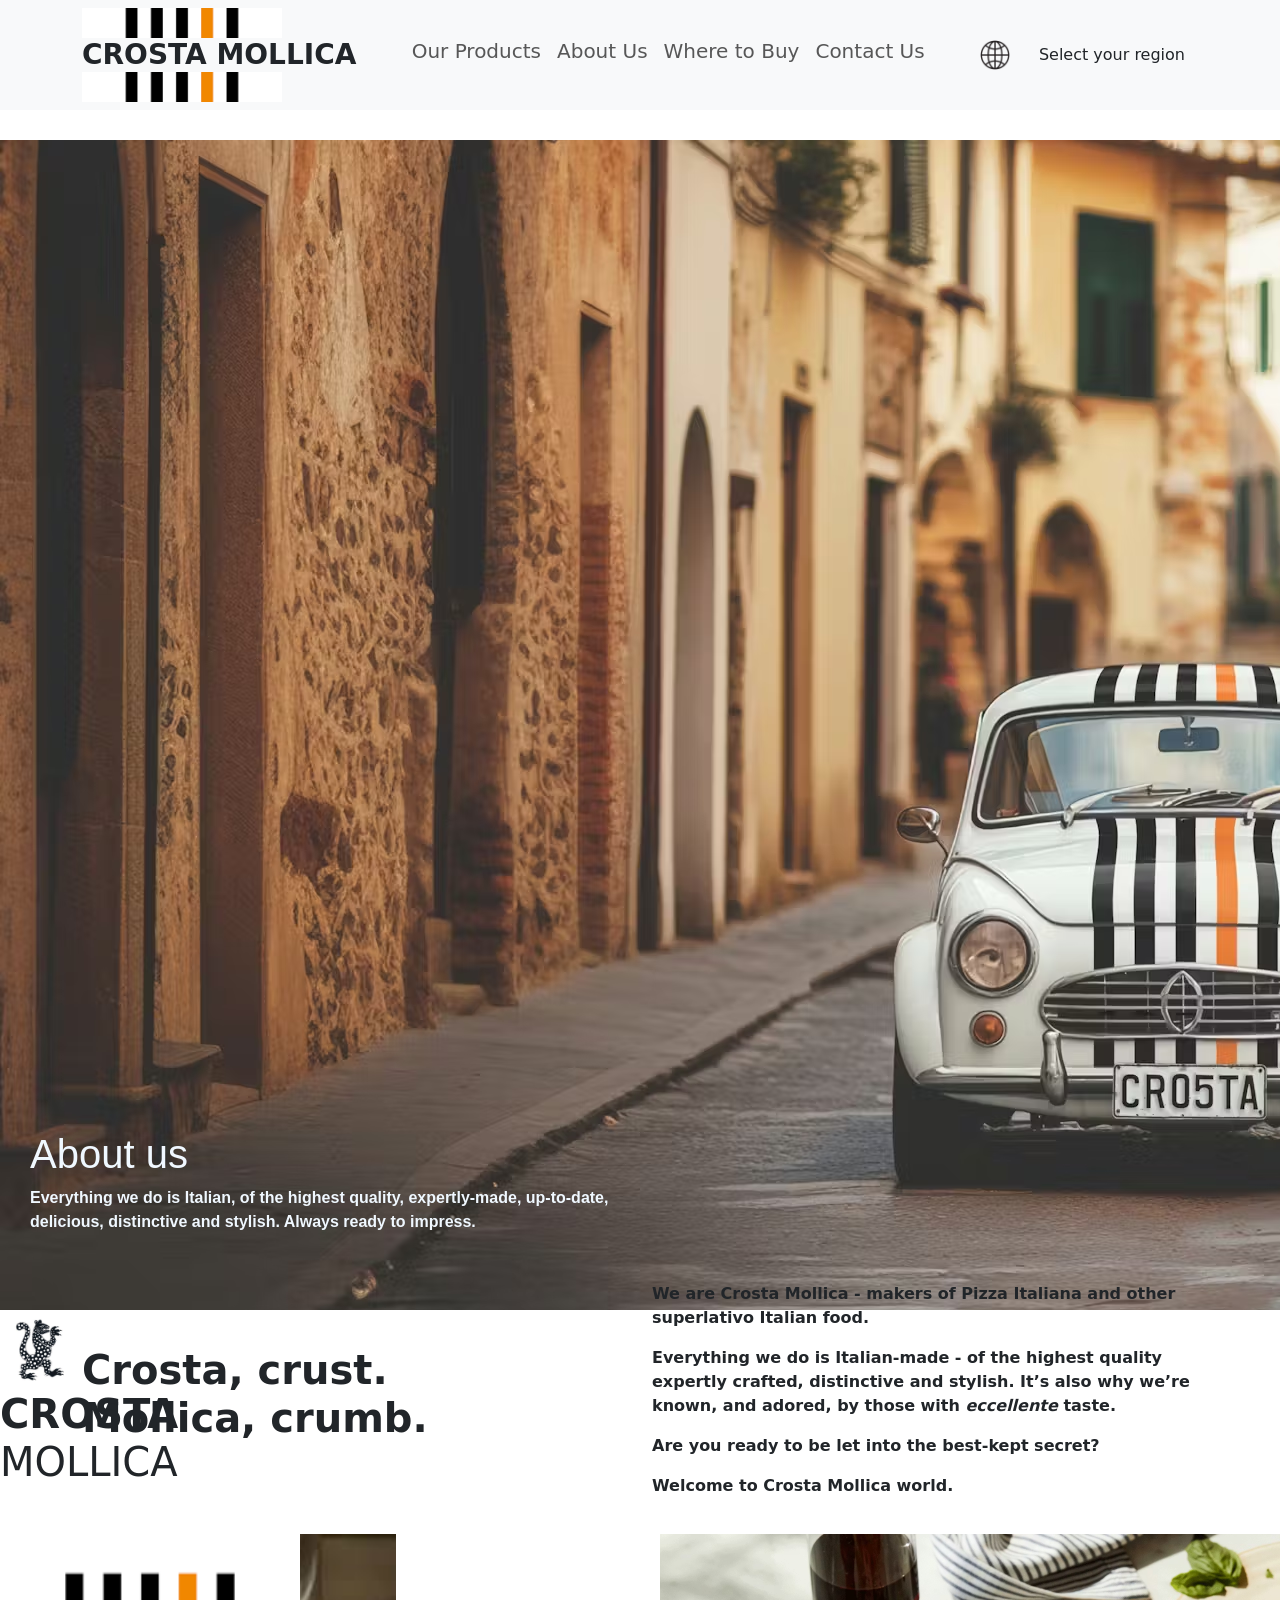
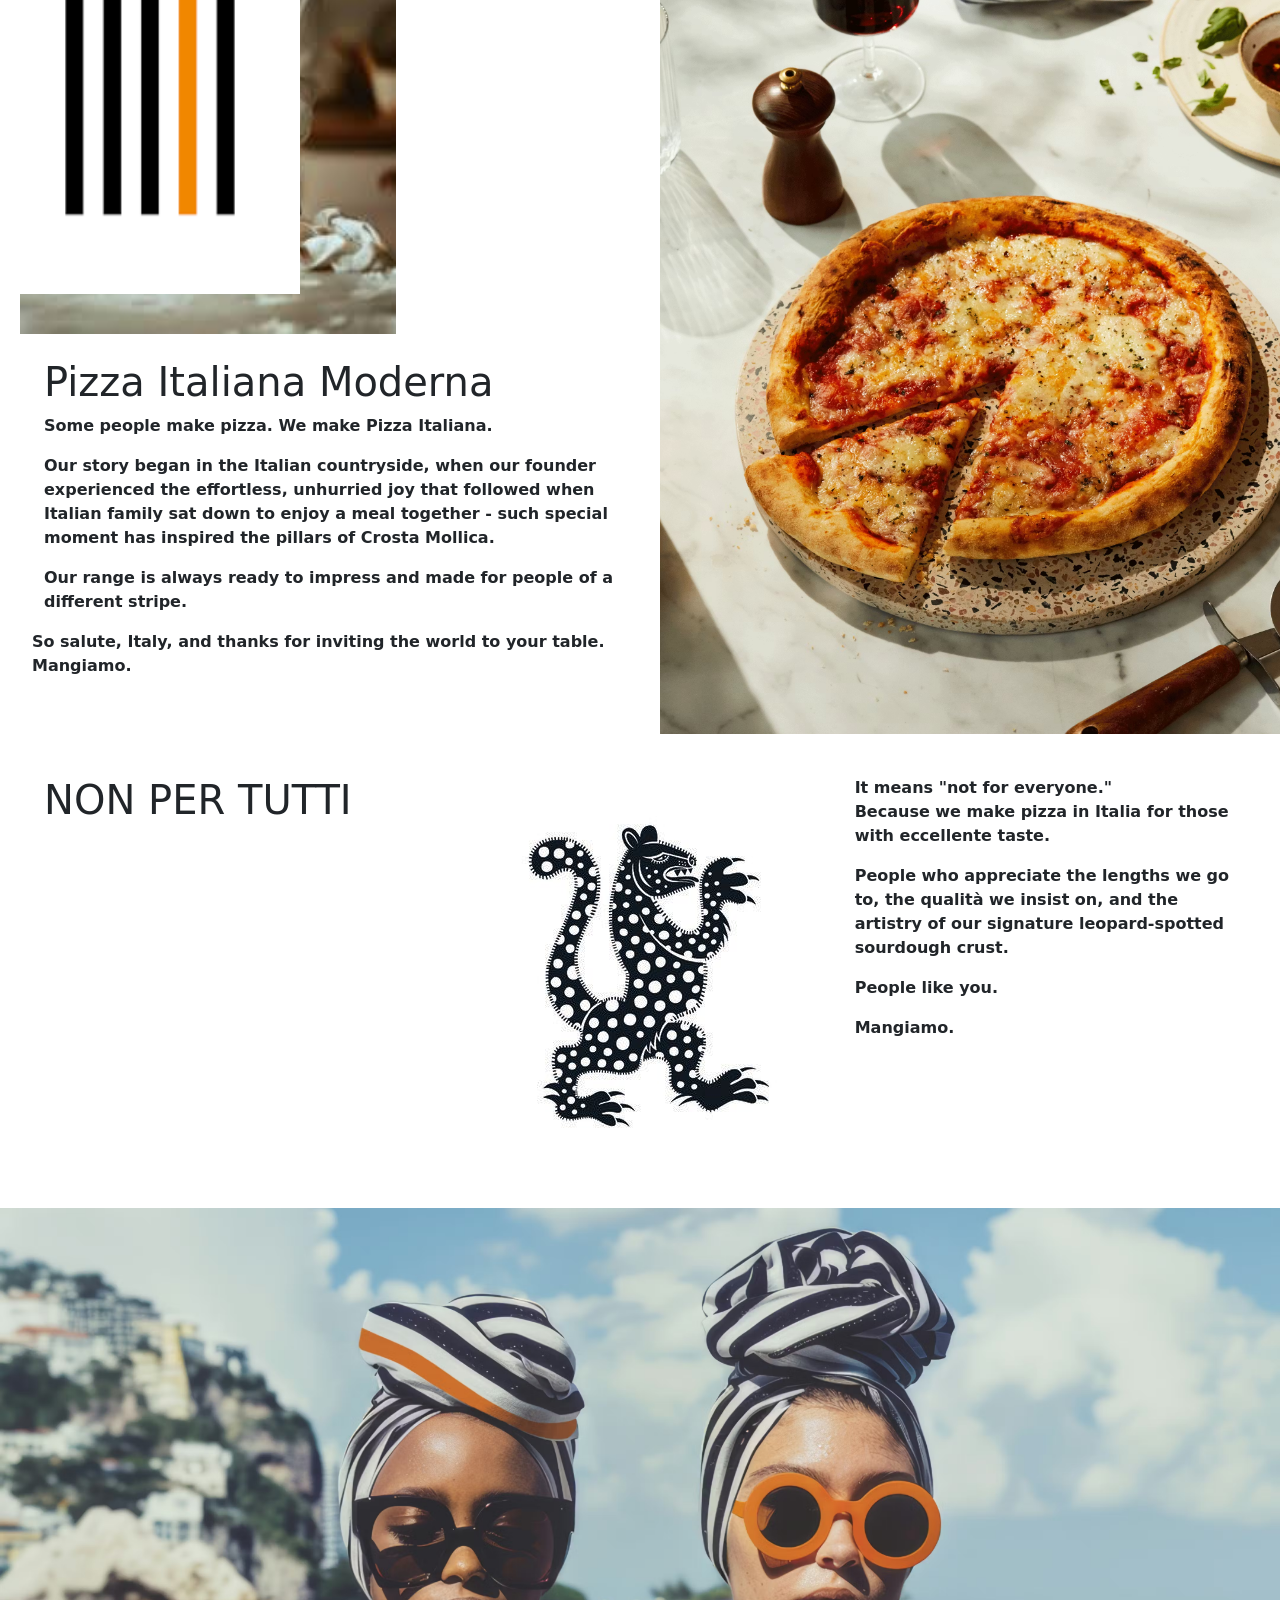
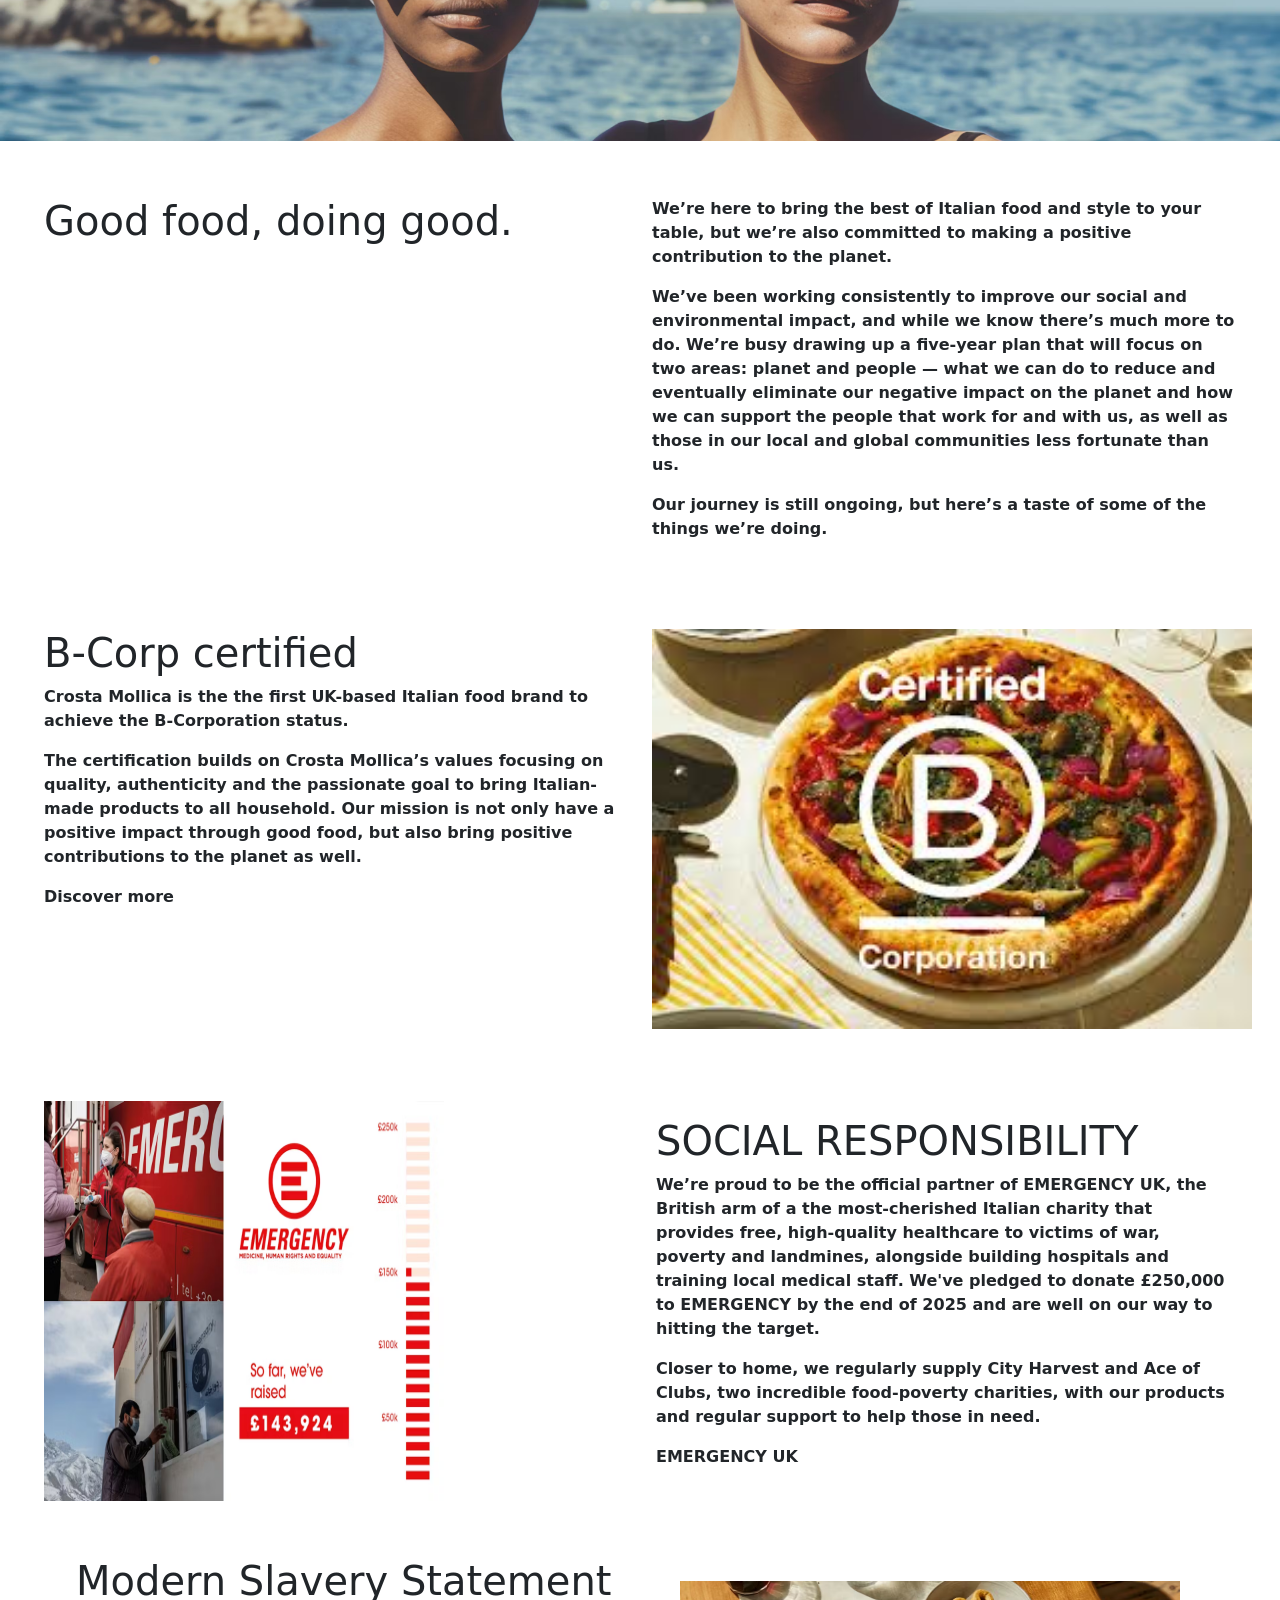
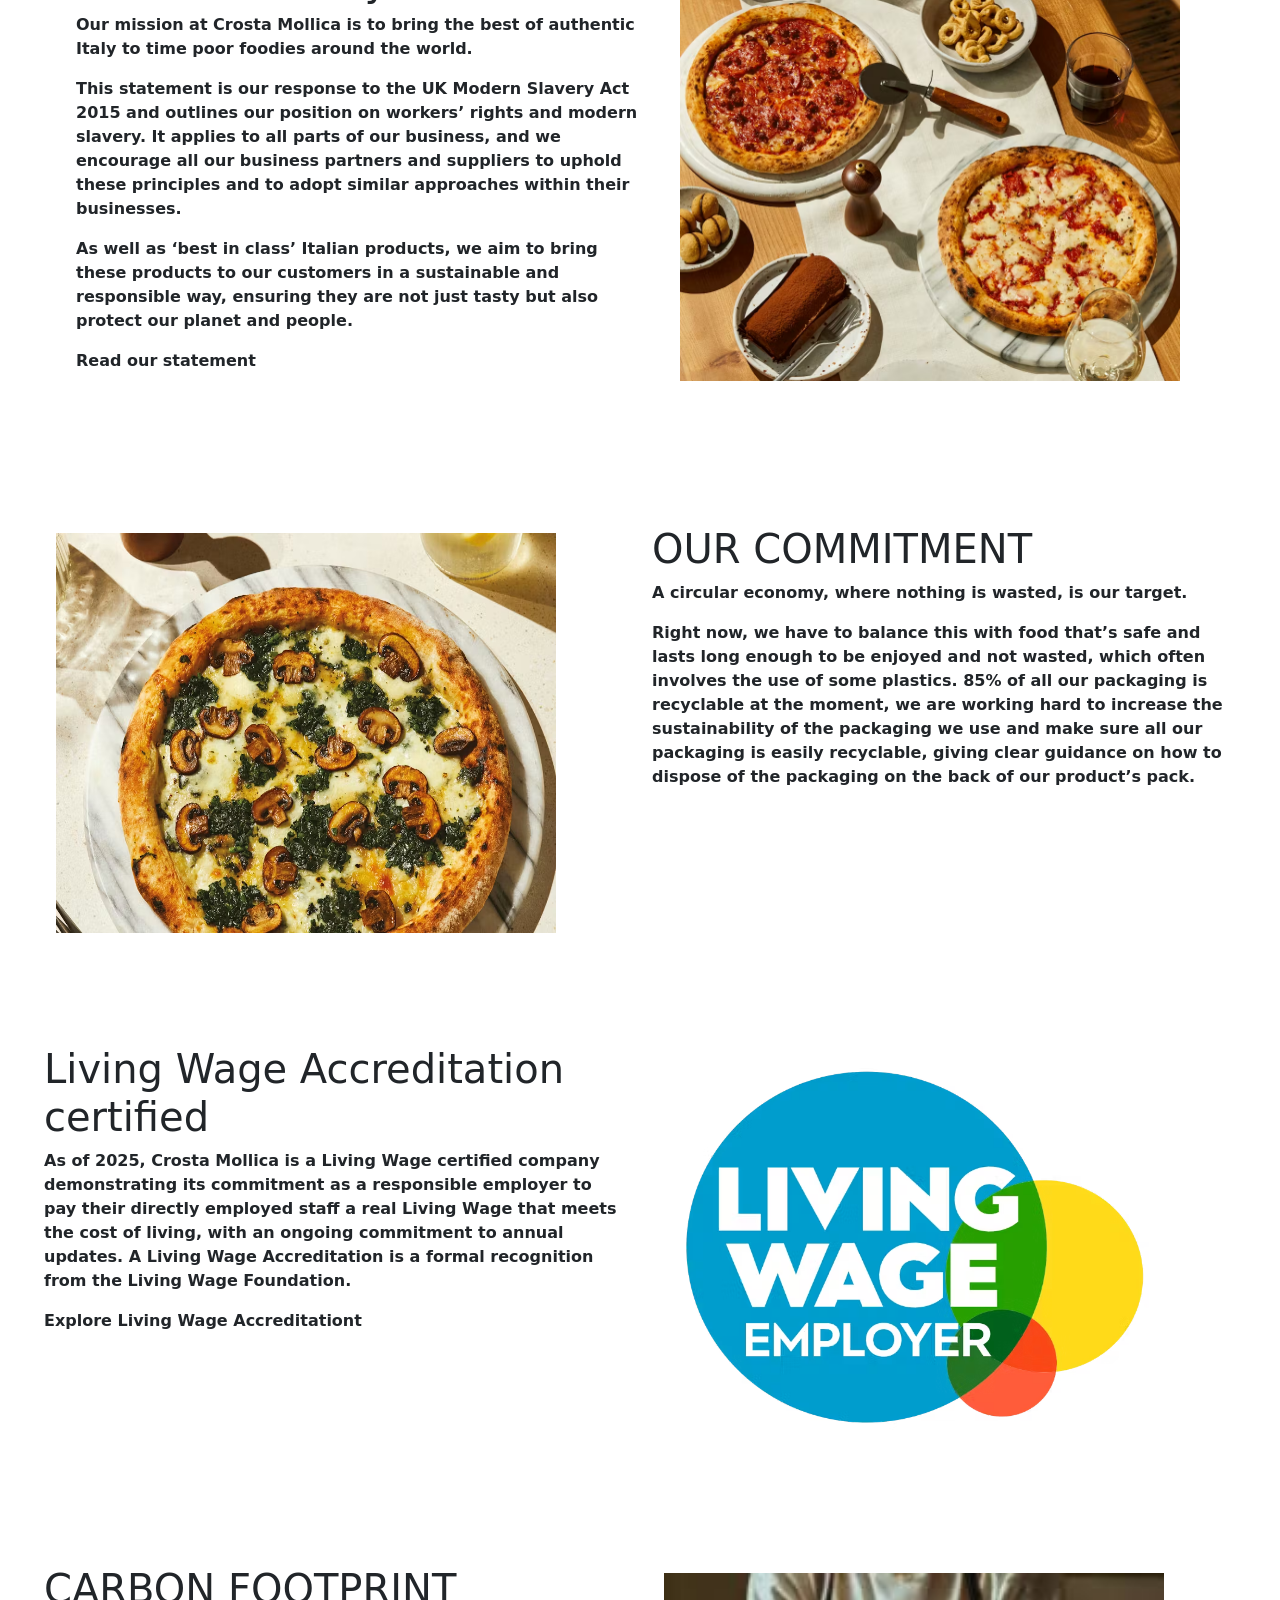
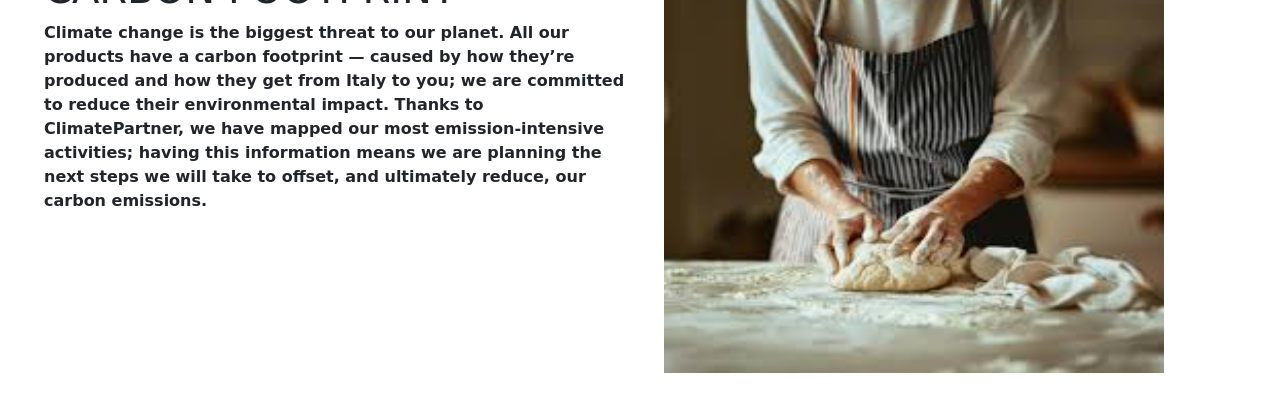
==== index.html @ 95124429 "website" ====
<!DOCTYPE html>
<html lang="en">
<head>
    <meta charset="UTF-8">
    <meta name="viewport" content="width=device-width, initial-scale=1.0">
    <title>Document</title>
    <link rel="stylesheet" href="sytle.css">
    <link href="https://cdn.jsdelivr.net/npm/bootstrap@5.3.8/dist/css/bootstrap.min.css" rel="stylesheet" integrity="sha384-sRIl4kxILFvY47J16cr9ZwB07vP4J8+LH7qKQnuqkuIAvNWLzeN8tE5YBujZqJLB" crossorigin="anonymous">
<script src="https://cdn.jsdelivr.net/npm/bootstrap@5.3.8/dist/js/bootstrap.bundle.min.js" integrity="sha384-FKyoEForCGlyvwx9Hj09JcYn3nv7wiPVlz7YYwJrWVcXK/BmnVDxM+D2scQbITxI" crossorigin="anonymous"></script>
</head>
<body>
 <nav class="navbar navbar-expand-lg bg-body-tertiary g-3">
  <div class="container">

   
<div class=" align-items-center justify-content-center gap-3">

  <img src="image/image 1.png" class="logo-img">

  <h3 class="fw-bold m-0">
    CROSTA MOLLICA
  </h3>

  <img src="image/image 1.png" class="logo-img">

</div>


    <!-- Mobile Button -->
    <button class="navbar-toggler" type="button" data-bs-toggle="collapse"
      data-bs-target="#navbarNav">
      <span class="navbar-toggler-icon"></span>
    </button>

    <!-- Menu -->
    <div class="collapse navbar-collapse justify-content-between" id="navbarNav" >

      <ul class="navbar-nav mx-auto">

        <li class="nav-item">
          <h5>
          <a class="nav-link" href="#">Our Products</a>
          </h5>
        </li>

        <li class="nav-item">
          <h5>
          <a class="nav-link" href="#">About Us</a></h5>
        </li>

        <li class="nav-item">
          <h5>
          <a class="nav-link" href="#">Where to Buy</a>
          </h5>
        </li>

        <li class="nav-item">
          <h5>
          <a class="nav-link" href="#">Contact Us</a>
          </h5>
        </li>

      </ul>

      <!-- Right Side -->
      <div class="d-flex align-items-center gap-3">

        <img src="image/image 2.png" height="30">

        <button class="btn">
          Select your region
        </button>

      </div>

    </div>
  </div>
</nav>
<div class="hero-section">
<div class="text">
 
<h1>About us</h1>
<p>
   <b>
Everything we do is Italian, of the highest quality, expertly-made, up-to-date,
<br> delicious, distinctive and stylish. Always ready to impress.</h5>
</p>

</div>
<div class="container mt-5">
  <div class="row align-items-center">

    <div class="col-lg-6 col-md-6 col-12 text-center text-md-start">
      <h1 class="fw-bold">
        Crosta, crust.<br>
        Mollica, crumb.
      </h1>
    </div>

    <div class="col-lg-6 col-md-6 col-12 mt-4 mt-md-0 text-center text-md-start">
      
        <p>
        We are Crosta Mollica - makers of Pizza Italiana and other superlativo Italian food.
      </p>

      <p>
        Everything we do is Italian-made - of the highest quality expertly crafted,
        distinctive and stylish. It’s also why we’re known, and adored, by those with <i>eccellente </i>taste.
      </p>

      <p>
        Are you ready to be let into the best-kept secret?
      </p>

      <p>
        Welcome to Crosta Mollica world.
      </p>
      
    </div>

  </div>
</div>
<div class="para">
<div class="col-12 col-lg-6 col-md-12 ">
  <div class="row img">
  <img src="image/image 4.jpeg" >
    </div>
  <div class="row p-4"><h1>Pizza Italiana Moderna</h1>
    <p>
 Some people make pizza. We make Pizza Italiana.
</p>
<p>
Our story began in the Italian countryside, when our founder experienced the effortless, unhurried joy that followed when Italian family sat down to enjoy a meal together - such special moment has inspired the pillars of Crosta Mollica.
</p>
<p>
Our range is always ready to impress and made for people of a different stripe.
</p>
    So salute, Italy, and thanks for inviting the world to your table. Mangiamo.</p></div>
</div>

  <div class="col-12 col-lg-6 col-md-12"><img src="image/image 5.avif" alt="" height="800px" width="700x"></div>

</div>

<div class="row m-3 p-3">
  <div class="col-12 col-lg-4 col-md-12 "><h1>NON PER TUTTI</h1></div>
  <div class="col-12 col-lg-4 col-md-12"><img src="image/image 6.jpg" alt=""></div>
  <div class="col-12 col-lg-4 col-md-12">
    It means "not for everyone."
    <p>

Because we make pizza in Italia for those with eccellente taste.

</p>
<p>
People who appreciate the lengths we go to, the qualità we insist on, and the artistry of our signature leopard-spotted sourdough crust.
</p>
<p>
People like you.
</p>
Mangiamo.


  </div>
</div>
<div class="image-wrapper"><img src="image/image 7.avif" alt="" width="100%" height="100%">
<div class=" row overlay-text g-4 m-3 p-3">
  <div class="col-12 col-lg-6 col-md-12"><h1>Good food,
doing good.</h1></div>
<div class="col-12 col-lg-6 col-md-12">
  <p>
  We’re here to bring the best of Italian food and style to your table, but we’re also committed to making a positive contribution to the planet.
  </p>
  <p>

We’ve been working consistently to improve our social and environmental impact, and while we know there’s much more to do. We’re busy drawing up a five-year plan that will focus on two areas: planet and people — what we can do to reduce and eventually eliminate our negative impact on the planet and how we can support the people that work for and with us, as well as those in our local and global communities less fortunate than us.
</p>
<p>
Our journey is still ongoing, but here’s a taste of some of the things we’re doing.
</p>
</div>

</div>
<div class="row m-3 p-3 g-4 ">
  <div class="col-12 col-lg-6 col-md-12"><h1>B-Corp certified</h1>
    <p>
Crosta Mollica is the the first UK-based Italian food brand to achieve the B-Corporation status.
</p>
<p>
The certification builds on Crosta Mollica’s values focusing on quality, authenticity and the passionate goal to bring Italian-made products to all household. Our mission is not only have a positive impact through good food, but also bring positive contributions to the planet as well.
</p>
Discover more</div>
<div class="col-12 col-lg-6 col-md-12"><img src="image/images.jpeg" width="600px" height="400px"></div>
</div>
<div class="row m-3 p-3 g-4 ">
  <div class="col-12 col-lg-6 col-md-12">
    <img src="image/image 9.avif" height="400px" width="400px">
  </div>
  <div class="col-12 col-lg-6 col-md-12 p-3">
   <h1> SOCIAL RESPONSIBILITY</h1>
   <p>
We’re proud to be the official partner of EMERGENCY UK, the British arm of a the most-cherished Italian charity that provides free, high-quality healthcare to victims of war, poverty and landmines, alongside building hospitals and training local medical staff. We've pledged to donate £250,000 to EMERGENCY by the end of 2025 and are well on our way to hitting the target.
</p>
<p>
Closer to home, we regularly supply City Harvest and Ace of Clubs, two incredible food-poverty charities, with our products and regular support to help those in need.
</p>
EMERGENCY UK
  </div>
  <div class="row m-3 p-3 g-4">
    <div class="col-12 col-lg-6 col-md-12 "><h1>Modern Slavery Statement</h1>
      <p>
Our mission at Crosta Mollica is to bring the best of authentic Italy to time poor foodies around the world.
</p>
<p>
This statement is our response to the UK Modern Slavery Act 2015 and outlines our position on workers’ rights and modern slavery. It applies to all parts of our business, and we encourage all our business partners and suppliers to uphold these principles and to adopt similar approaches within their businesses.
</p>
<p>
As well as ‘best in class’ Italian products, we aim to bring these products to our customers in a sustainable and responsible way, ensuring they are not just tasty but also protect our planet and people.
</p>
Read our statement</div>
<div class="col-12 col-lg-6 col-md-12 p-4"><img src="image/image 10.avif" alt="" height="400px" width="500px"></div>
  </div>

</div>
  <div class="row m-3 p-3 g-4">
    <div class="col-12 col-lg-6 col-md-12 p-4"><img src="image/image 11.avif" alt="" height="400px" width="500px"></div>
    <div class="col-12 col-lg-6 col-md-12 ">
      <p>
<h1>OUR COMMITMENT</h1>
<p>
A circular economy, where nothing is wasted, is our target.
</p>
Right now, we have to balance this with food that’s safe and lasts long enough to be enjoyed and not wasted, which often involves the use of some plastics. 85% of all our packaging is recyclable at the moment, we are working hard to increase the sustainability of the packaging we use and make sure all our packaging is easily recyclable, giving clear guidance on how to dispose of the packaging on the back of our product’s pack.</div>

  </div>

</div>
  <div class="row m-3 p-3 g-4">
    <div class="col-12 col-lg-6 col-md-12 ">
      <p>
        <h1>
Living Wage Accreditation certified
</h1>
<p>
As of 2025, Crosta Mollica is a Living Wage certified company demonstrating its commitment as a responsible employer to pay their directly employed staff a real Living Wage that meets the cost of living, with an ongoing commitment to annual updates. A Living Wage Accreditation is a formal recognition from the Living Wage Foundation.
</p>
Explore Living Wage Accreditationt</div>
<div class="col-12 col-lg-6 col-md-12 p-4"><img src="image/image 12.avif" alt="" height="400px" width="500px"></div>
  </div>
    <div class="row m-3 p-3 g-4">
    <div class="col-12 col-lg-6 col-md-12 ">
      <p>
        <h1>
CARBON FOOTPRINT
</h1>
Climate change is the biggest threat to our planet. All our products have a carbon footprint — caused by how they’re produced and how they get from Italy to you; we are committed to reduce their environmental impact. Thanks to ClimatePartner, we have mapped our most emission-intensive activities; having this information means we are planning the next steps we will take to offset, and ultimately reduce, our carbon emissions.</div>
<div class="col-12 col-lg-6 col-md-12 p-4"><img src="image/image 4.jpeg" alt="" height="400px" width="500px"></div>
  </div>

</div>
</div>

<div class="icon-1">
  <img src="image/image 6.jpg" alt="" height="80px" width="80px">
  <h1> <b>CROSTA </b>
    <br>MOLLICA</h1>
    <img src="image/image 1.png" alt="" height="400px" width="300px">
</div>




</body>
</html>
---- sytle.css ----
*{
    margin: 0;
    padding: 0;
    box-sizing: border-box;
} 
.logo-img{
    height:30px;
    width:200px;
    object-fit:cover;
}
.btn{
  border: none;
}

.hero-section{
  background: url(image/image\ 3.avif);
  height: 130vh;
  width: auto;

}
.text{
  color: aliceblue;
  padding-top: 110vh;
  margin: 30px;
  font-family: Arial, Helvetica, sans-serif;
}
.row-1{
  display: flex;
 
  margin: 10px;
  padding: 10px;
}
.img{
  
  width: 400px; 
  height: 400px;  
  object-fit: contain; 

}
.para{
  display: flex;
  margin: 10px;
  padding: 10px;
  gap: 20px;
}
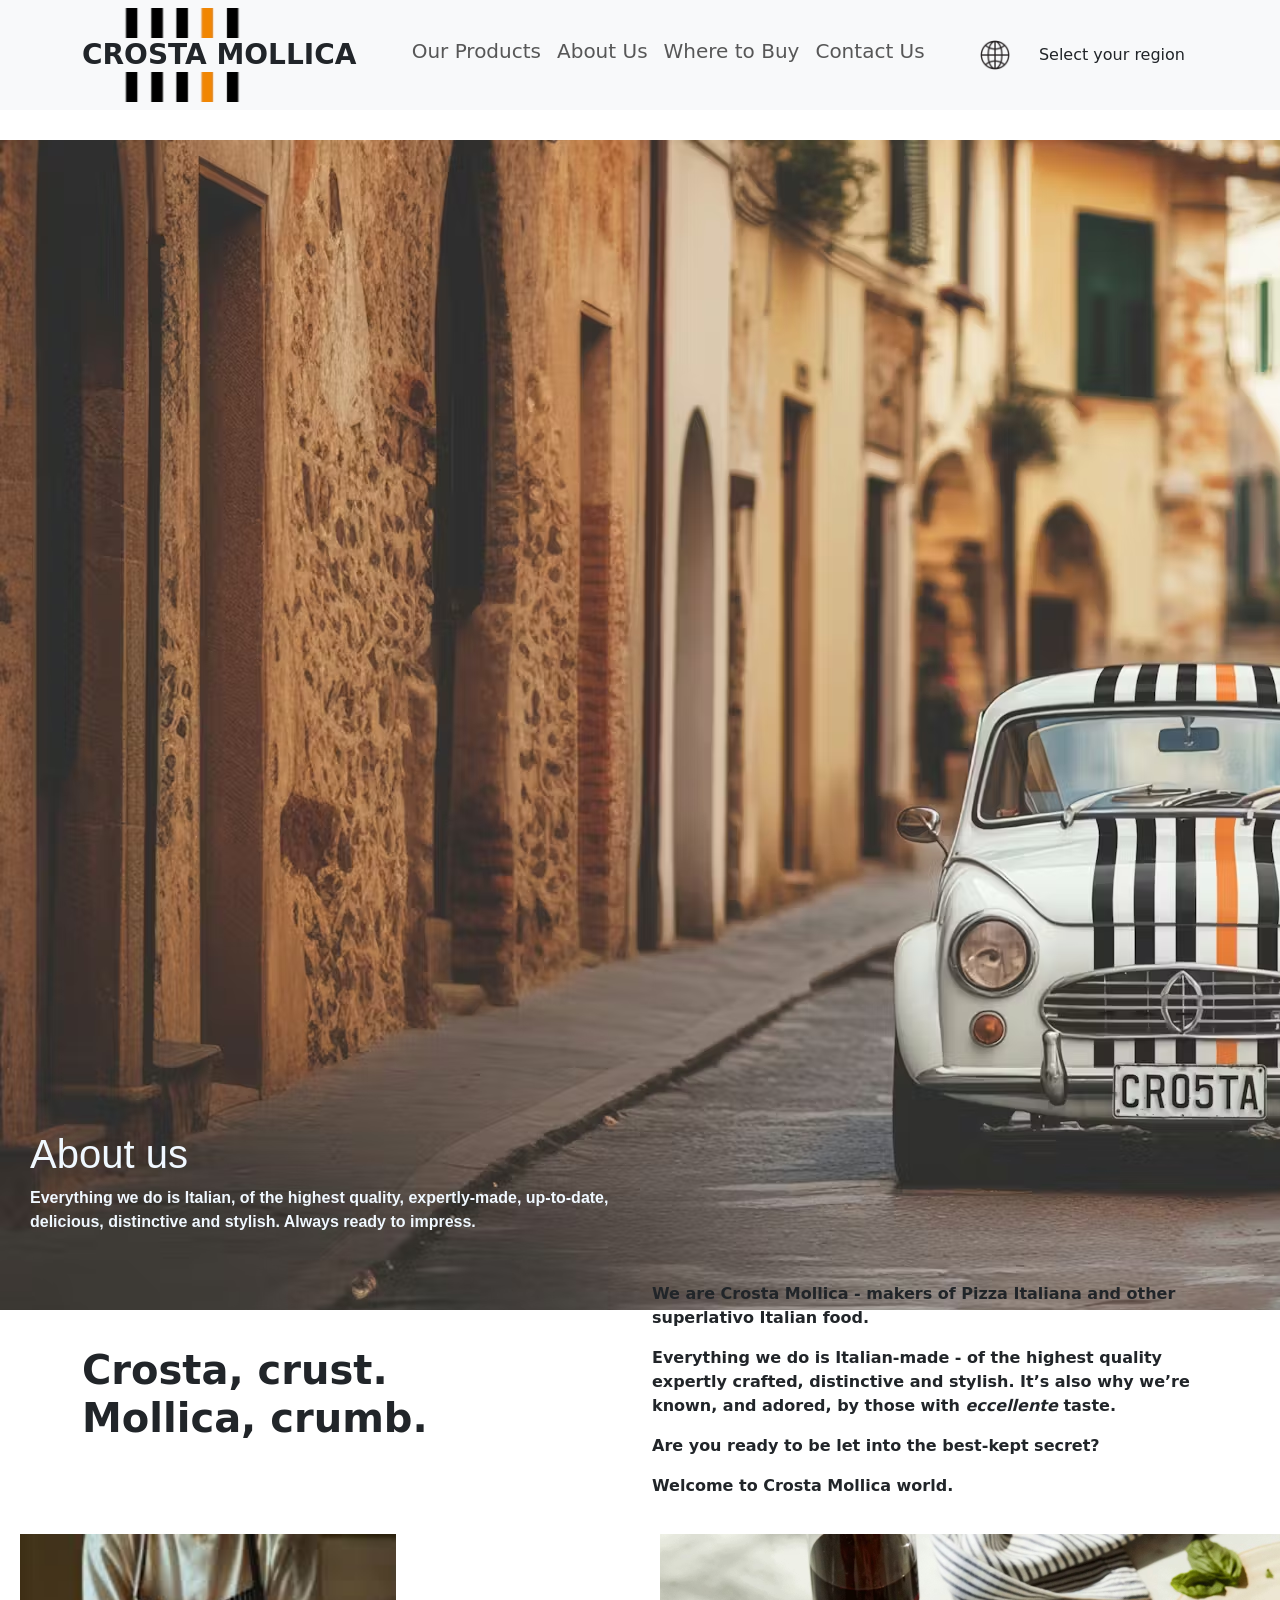
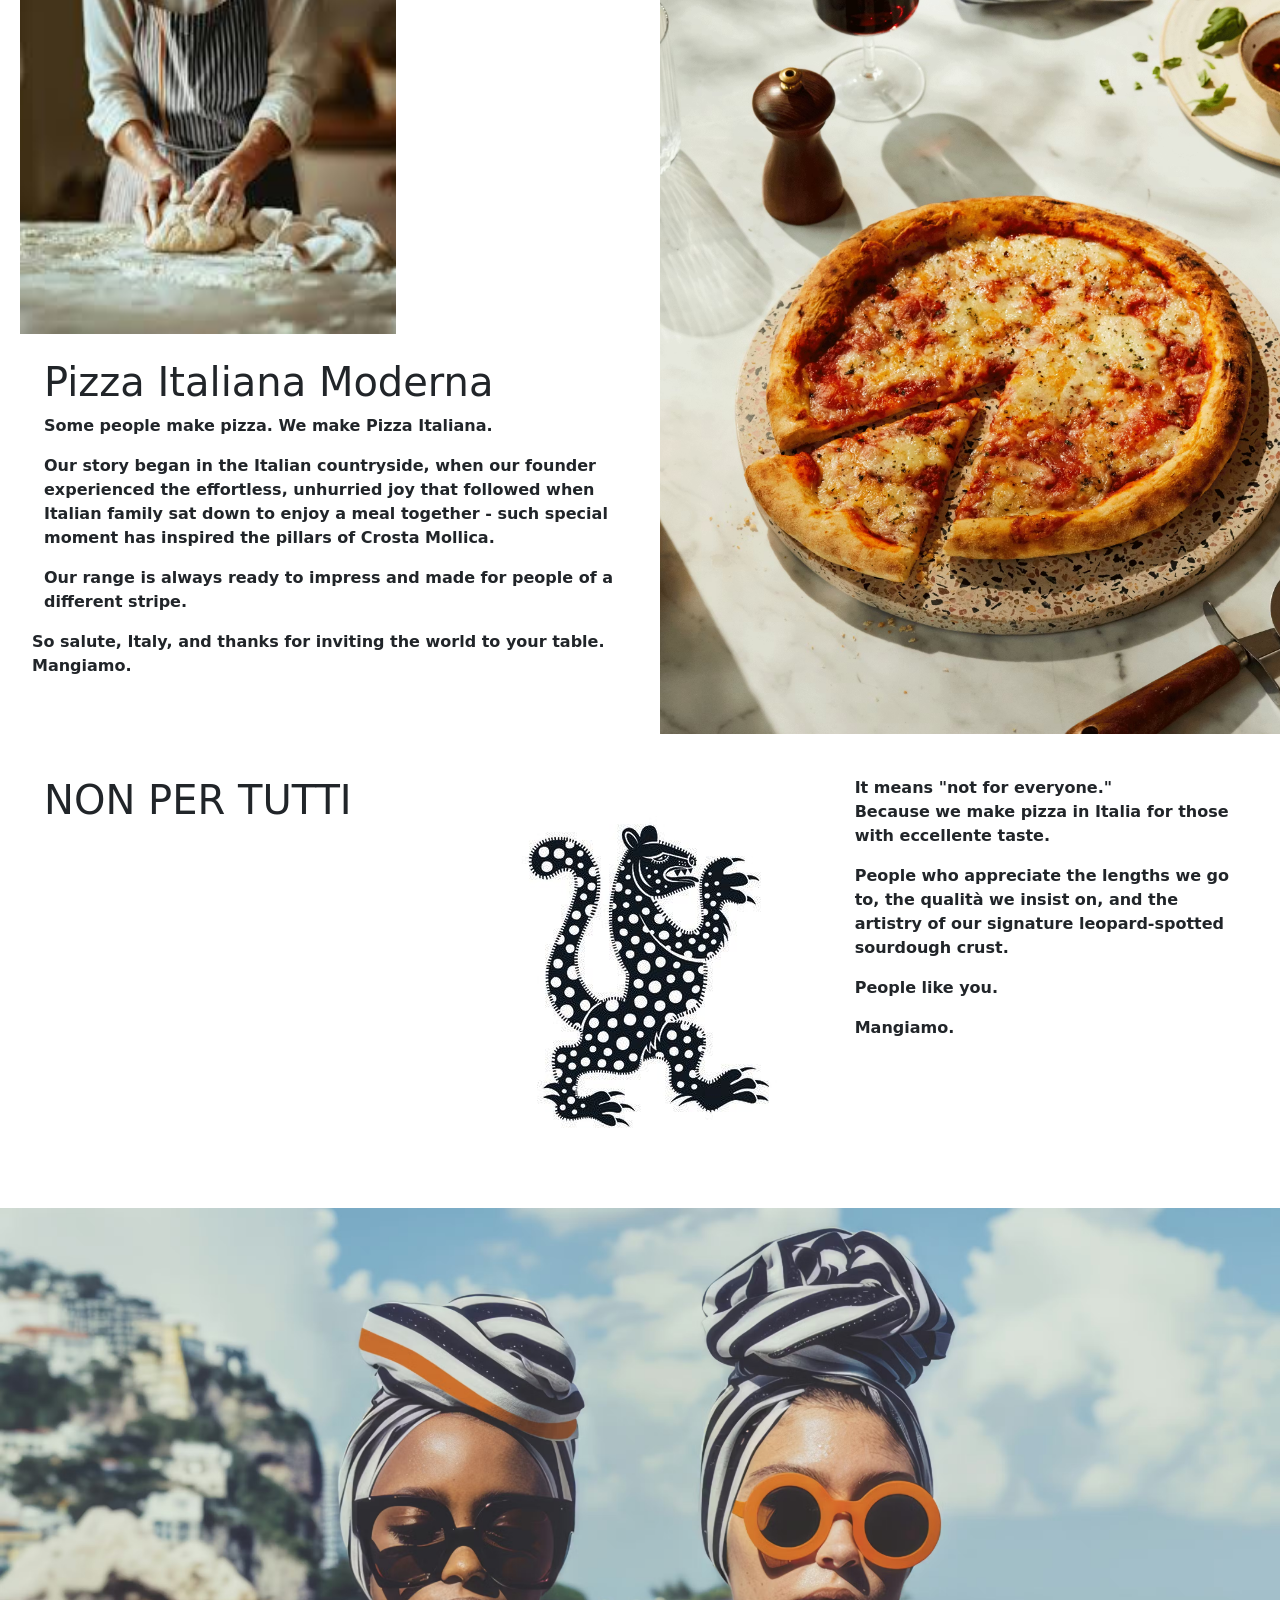
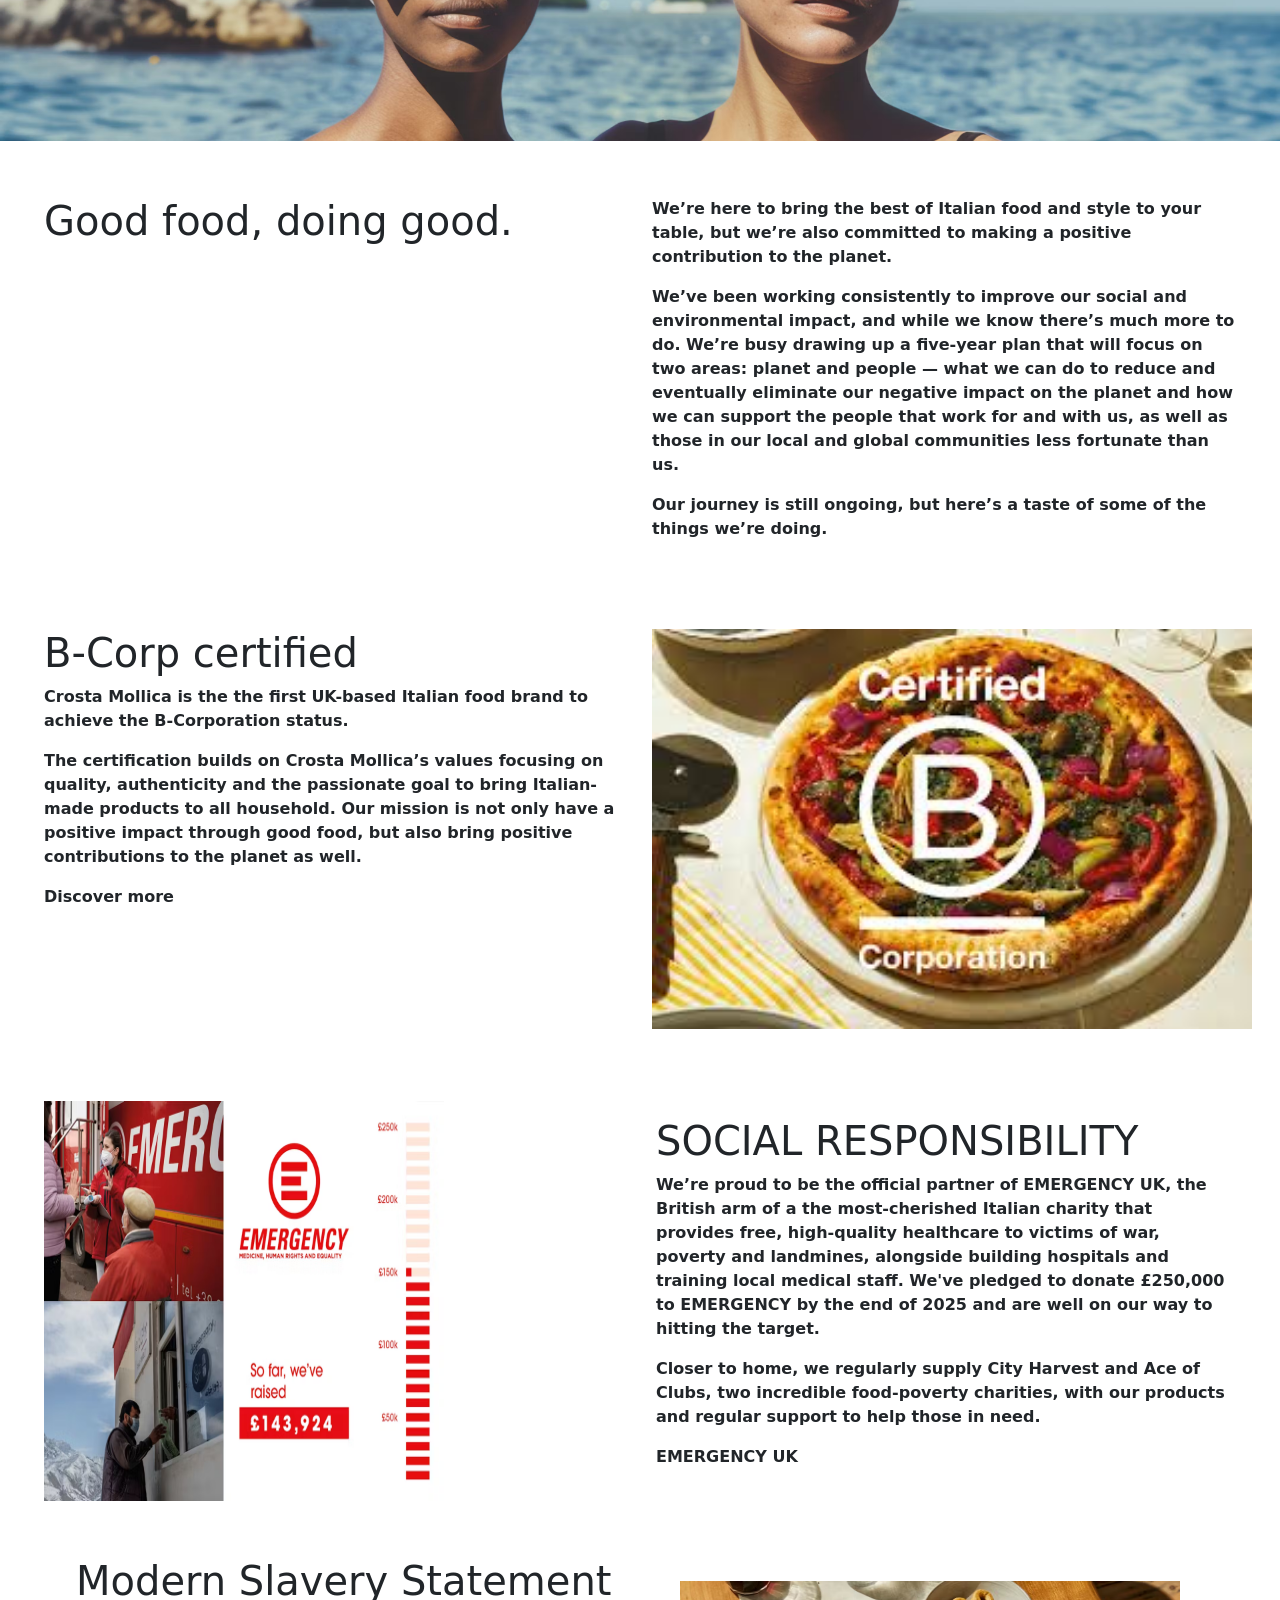
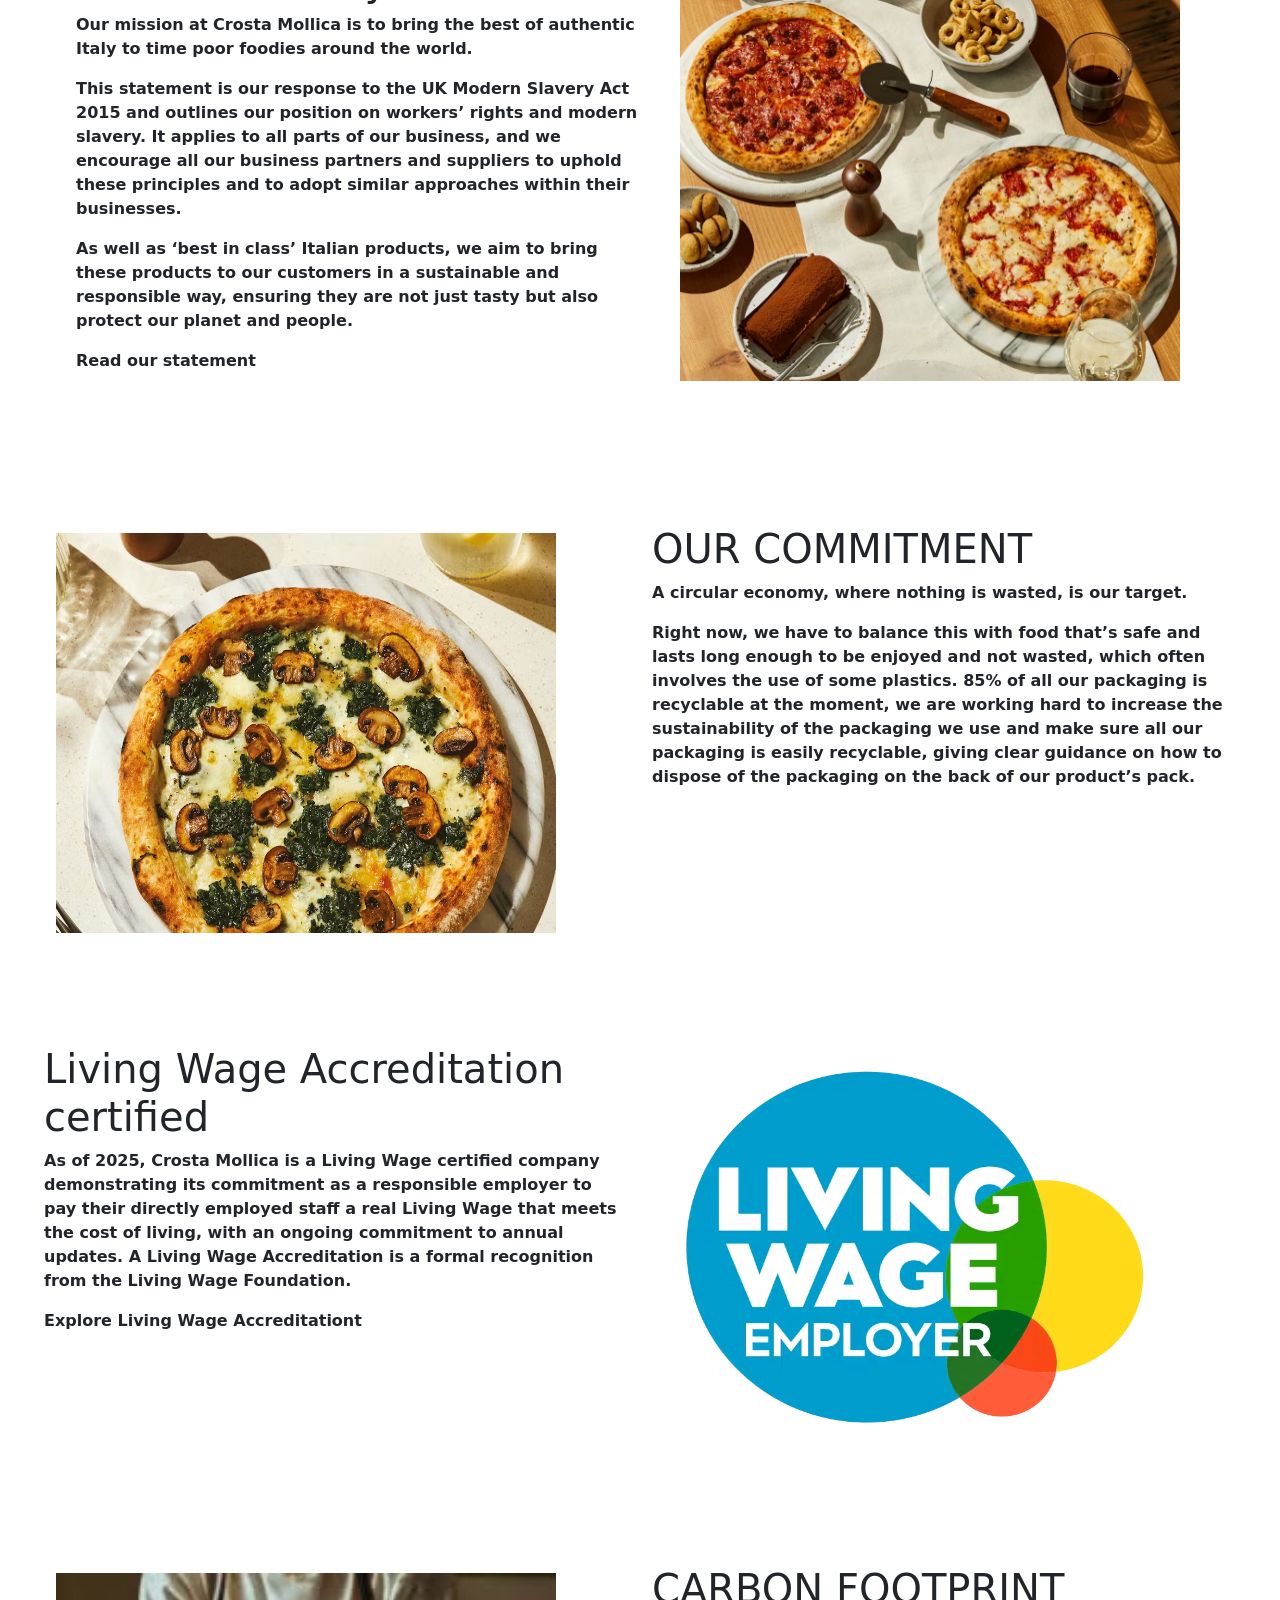
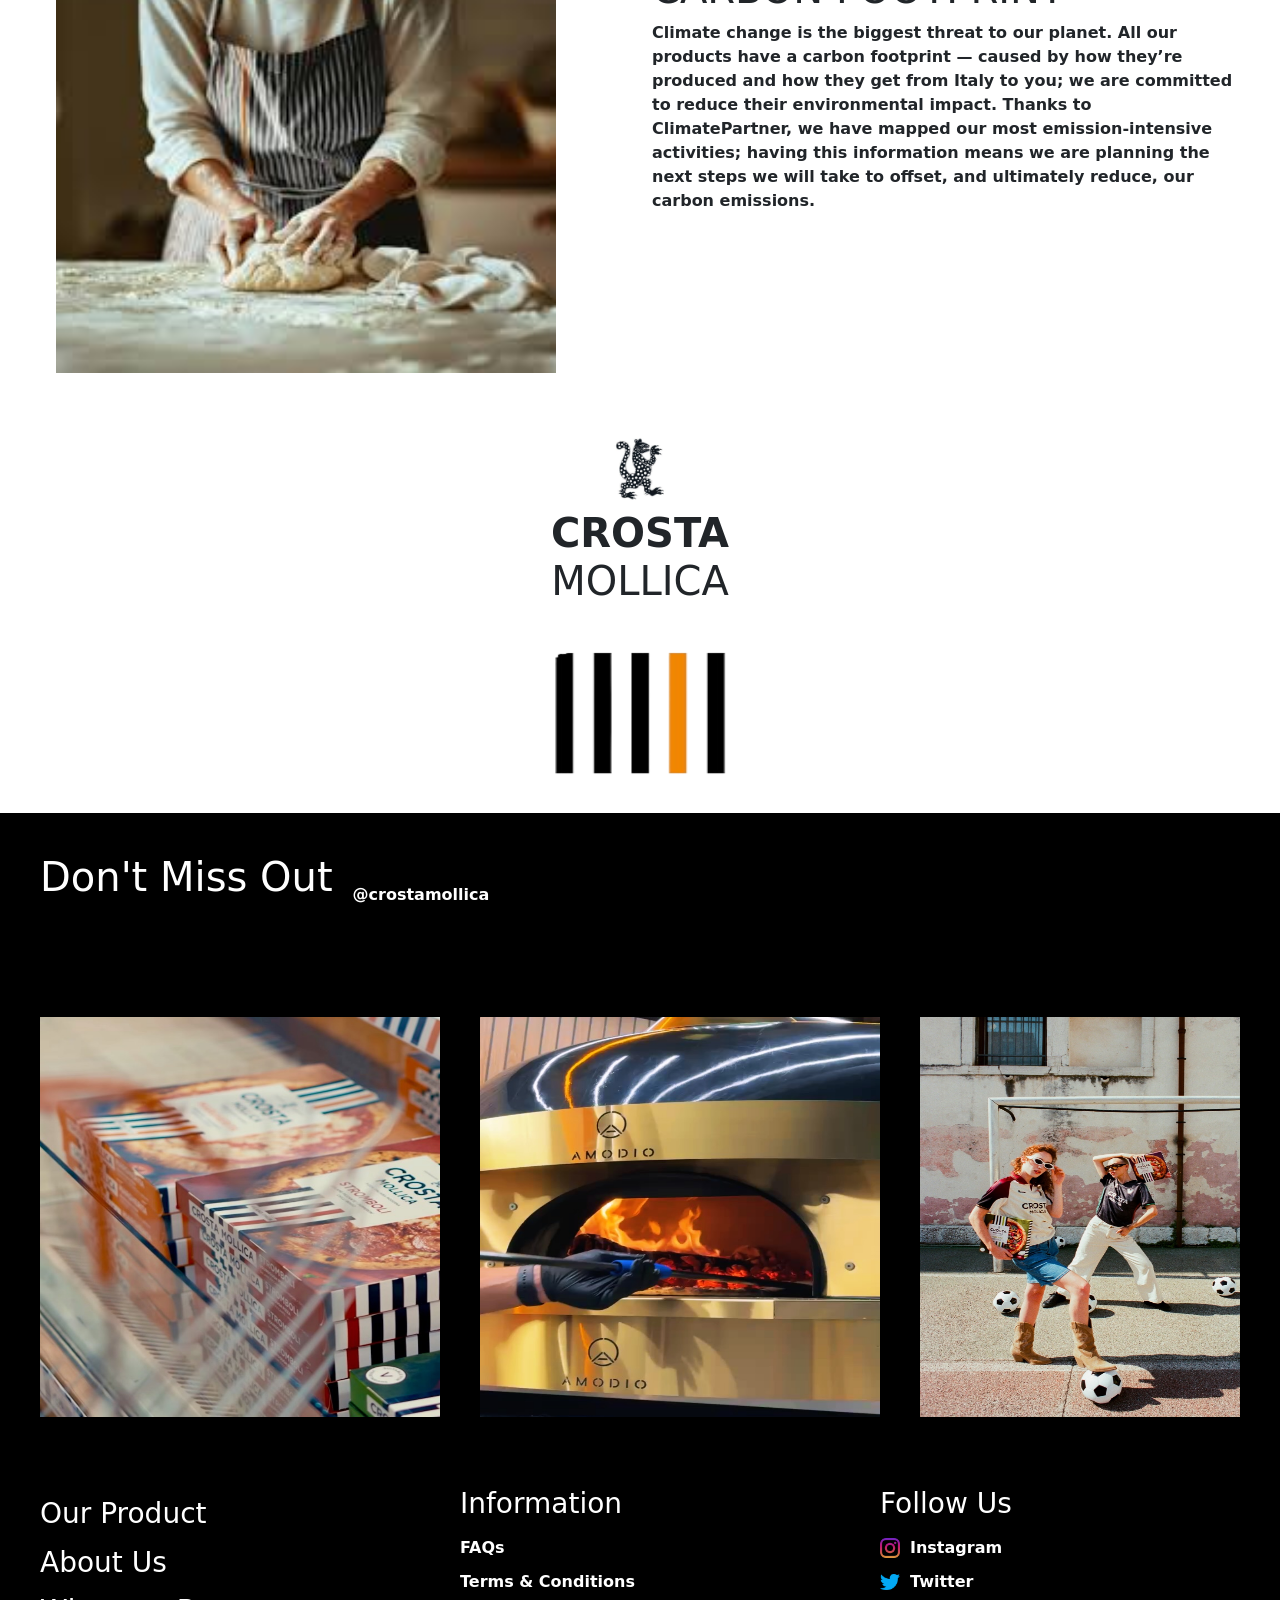
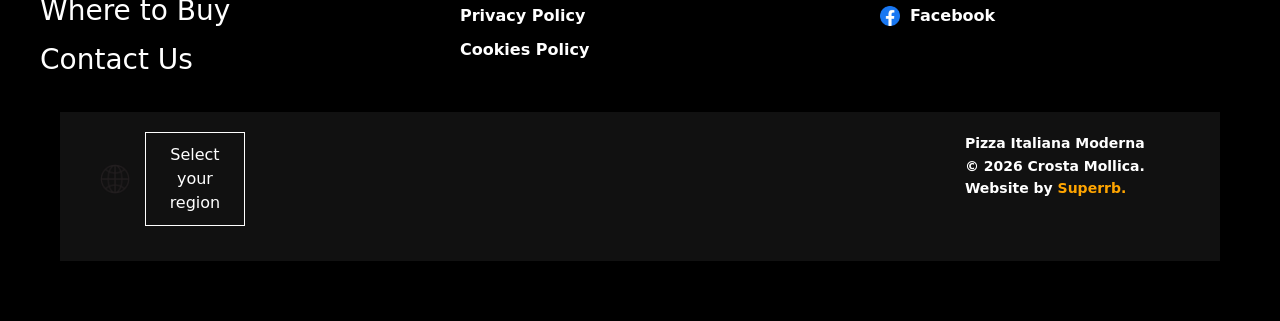
==== commit 1c90dab9: "web-6" ====
--- a/index.html
+++ b/index.html
@@ -189,7 +189,9 @@
 <p>
 The certification builds on Crosta Mollica’s values focusing on quality, authenticity and the passionate goal to bring Italian-made products to all household. Our mission is not only have a positive impact through good food, but also bring positive contributions to the planet as well.
 </p>
-Discover more</div>
+
+  <span>Discover more</span>
+</div>
 <div class="col-12 col-lg-6 col-md-12"><img src="image/images.jpeg" width="600px" height="400px"></div>
 </div>
 <div class="row m-3 p-3 g-4 ">
@@ -204,7 +206,9 @@
 <p>
 Closer to home, we regularly supply City Harvest and Ace of Clubs, two incredible food-poverty charities, with our products and regular support to help those in need.
 </p>
+<span>
 EMERGENCY UK
+</span>
   </div>
   <div class="row m-3 p-3 g-4">
     <div class="col-12 col-lg-6 col-md-12 "><h1>Modern Slavery Statement</h1>
@@ -217,7 +221,8 @@
 <p>
 As well as ‘best in class’ Italian products, we aim to bring these products to our customers in a sustainable and responsible way, ensuring they are not just tasty but also protect our planet and people.
 </p>
-Read our statement</div>
+<span>
+Read our statement</span></div>
 <div class="col-12 col-lg-6 col-md-12 p-4"><img src="image/image 10.avif" alt="" height="400px" width="500px"></div>
   </div>
 
@@ -244,28 +249,102 @@
 <p>
 As of 2025, Crosta Mollica is a Living Wage certified company demonstrating its commitment as a responsible employer to pay their directly employed staff a real Living Wage that meets the cost of living, with an ongoing commitment to annual updates. A Living Wage Accreditation is a formal recognition from the Living Wage Foundation.
 </p>
-Explore Living Wage Accreditationt</div>
+<span>
+Explore Living Wage Accreditationt</span></div>
 <div class="col-12 col-lg-6 col-md-12 p-4"><img src="image/image 12.avif" alt="" height="400px" width="500px"></div>
   </div>
     <div class="row m-3 p-3 g-4">
+      <div class="col-12 col-lg-6 col-md-12 p-4"><img src="image/image 4.jpeg" alt="" height="400px" width="500px"></div>
     <div class="col-12 col-lg-6 col-md-12 ">
       <p>
         <h1>
 CARBON FOOTPRINT
 </h1>
 Climate change is the biggest threat to our planet. All our products have a carbon footprint — caused by how they’re produced and how they get from Italy to you; we are committed to reduce their environmental impact. Thanks to ClimatePartner, we have mapped our most emission-intensive activities; having this information means we are planning the next steps we will take to offset, and ultimately reduce, our carbon emissions.</div>
-<div class="col-12 col-lg-6 col-md-12 p-4"><img src="image/image 4.jpeg" alt="" height="400px" width="500px"></div>
-  </div>
-
-</div>
-</div>
+
+  </div>
+
 
 <div class="icon-1">
   <img src="image/image 6.jpg" alt="" height="80px" width="80px">
   <h1> <b>CROSTA </b>
     <br>MOLLICA</h1>
-    <img src="image/image 1.png" alt="" height="400px" width="300px">
-</div>
+    <img src="image/image 1.png" alt="" height="200px" width="300px">
+</div>
+
+<div class="footer">
+  <div class="footer-top">
+  <h1>Don't Miss Out</h1>
+  
+  <p class="footer-text"><span class="span-1">@crostamollica </span></p>
+</div>
+
+<br>
+<div class="image-12">
+  <div class="col"><img src="image/image 13.jpeg" alt="" height="400px" width="400px"></div>
+  <div class="col"><img src="image/image14.jpeg" alt=""  height="400px" width="400px"></div>
+  <div class="col"><img src="image/image15.jpeg" alt=""  height="400px" width="400px"></div>
+  <div class="col"><img src="image/image16.jpeg" alt=""  height="400px" width="400px"></div>
+  <div class="col"><img src="image/image17.jpeg" alt=""  height="400px" width="400px"></div>
+  <div class="col"><img src="image/image18.jpeg" alt=""  height="400px" width="400px"></div>
+  <div class="col"><img src="image/image 19.jpeg" alt="" height="400px" width="400px"></div>
+</div>
+
+
+<div class="footer-bottom">
+
+  <div class="footer-box">
+    <ul>
+    <li> <h3>Our Product</h3></li>
+    
+      <li><h3>About Us</h3></li>
+      <li><h3>Where to Buy</h3></li>
+      <li><h3>Contact Us</h3></li>
+    </ul>
+  </div>
+
+  <div class="footer-box">
+    <h3>Information</h3>
+    <ul>
+      <li>FAQs</li>
+      <li>Terms & Conditions</li>
+      <li>Privacy Policy</li>
+      <li>Cookies Policy</li>
+    </ul>
+  </div>
+
+  <div class="footer-box">
+    <h3>Follow Us</h3>
+    <ul class="social">
+      <li><img src="image/174855.png"> Instagram</li>
+      <li><img src="image/733579.png"> Twitter</li>
+      <li><img src="image/5968764.png"> Facebook</li>
+    </ul>
+  </div>
+
+</div>
+
+<div class="bbtn">
+
+  <div class="top-part">
+    <img src="image/image 2.png" height="30px" width="30px">
+
+    <button class="region-btn">
+      Select your region
+    </button>
+  </div>
+
+  <div class="bottom-part">
+    <b>Pizza Italiana Moderna</b><br>
+    © 2026 Crosta Mollica. Website by <span>Superrb.</span>
+  </div>
+
+</div>
+
+</div>
+</div>
+</div>
+
 
 
 
--- a/sytle.css
+++ b/sytle.css
@@ -46,7 +46,214 @@
 
 
 
-
-
-
+span{
+  position: relative;
+  cursor: pointer;
+
+}
+
+span::after{
+  content: "";
+  position: absolute;
+  width: 0%;
+  height: 2px;
+  background: black;
+  left: 0;
+  bottom: -3px;
+  transition: 0.4s;
+}
+
+span:hover::after{
+  width: 100%;
+}
+.icon-1{
+  text-align: center;
+  justify-content: center;
+  margin-bottom: 0px;
+}
+.footer{
+gap: 10px;
+  color: white;
+  background-color: black;
  
+
+
+  padding: 40px;
+}
+.footer-top{
+  display: flex;
+  gap: 20px;
+  margin-top: 0px;
+}
+.span-1{
+  position: relative;
+  cursor: pointer;
+
+}
+
+.span-1::after{
+  content: "";
+  position: absolute;
+  width: 0%;
+  height: 2px;
+  background: rgb(248, 245, 245);
+  left: 0;
+  bottom: -3px;
+  transition: 0.4s;
+}
+.footer-text{
+margin-top: 30px;
+
+}
+
+ul{
+  list-style: none;
+
+  
+}
+
+
+.image-12{
+  display: flex;
+  overflow: scroll;
+  gap: 40px;
+  margin: 70px 0px 70px 0px;
+
+}
+
+
+.bbtn{
+  color: rgb(137, 128, 128);;
+  margin: 20px;
+ display: flex;
+  padding: 20px;
+ gap: 80vh;
+}
+.bbtn:hover{
+  color:white;
+
+  transform: all 0.4s ease;
+}
+.footer-bottom {
+  display: flex;
+  justify-content: space-between;
+  background: black;
+  color: white;
+ 
+}
+
+.footer-box {
+  width: 30%;
+}
+
+.footer-box h3 {
+  margin-bottom: 15px;
+}
+
+.footer-box ul {
+  list-style: none;
+  padding: 0;
+}
+
+.footer-box ul li {
+  margin: 10px 0;
+  cursor: pointer;
+  transition: 0.3s;
+}
+
+
+.footer-box ul li:hover {
+  color: rgb(159, 85, 6);
+  transform: translateX(5px);
+}
+
+
+.social li {
+  display: flex;
+  align-items: center;
+  gap: 10px;
+}
+
+.social img {
+  width: 20px;
+}
+
+
+@media (max-width: 768px) {
+  .footer-bottom {
+    flex-direction: column;
+    text-align: center;
+  }
+
+  .footer-box {
+    width: 100%;
+    margin-bottom: 20px;
+  }
+
+  .social li {
+    justify-content: center;
+  }
+}
+.bbtn {
+  background: #111;
+  color: white;
+  padding: 20px 40px;
+}
+
+
+.top-part {
+  display: flex;
+  align-items: center;
+  gap: 15px;
+  margin-bottom: 15px;
+}
+
+
+.region-btn {
+  background: transparent;
+  border: 1px solid white;
+  color: white;
+  padding: 10px 20px;
+  cursor: pointer;
+  transition: 0.3s;
+  font-size: 16px;
+}
+
+
+.region-btn:hover {
+  background: orange;
+  color: black;
+  transform: scale(1.05);
+}
+
+
+.bottom-part {
+  font-size: 14px;
+  line-height: 1.6;
+}
+
+.bottom-part span {
+  color: orange;
+  cursor: pointer;
+  transition: 0.3s;
+}
+
+.bottom-part span:hover {
+  text-decoration: underline;
+}
+
+
+@media (max-width: 768px) {
+  .bbtn {
+    text-align: center;
+  }
+
+  .top-part {
+    flex-direction: column;
+  }
+
+  .region-btn {
+    width: 100%;
+  }
+}
+
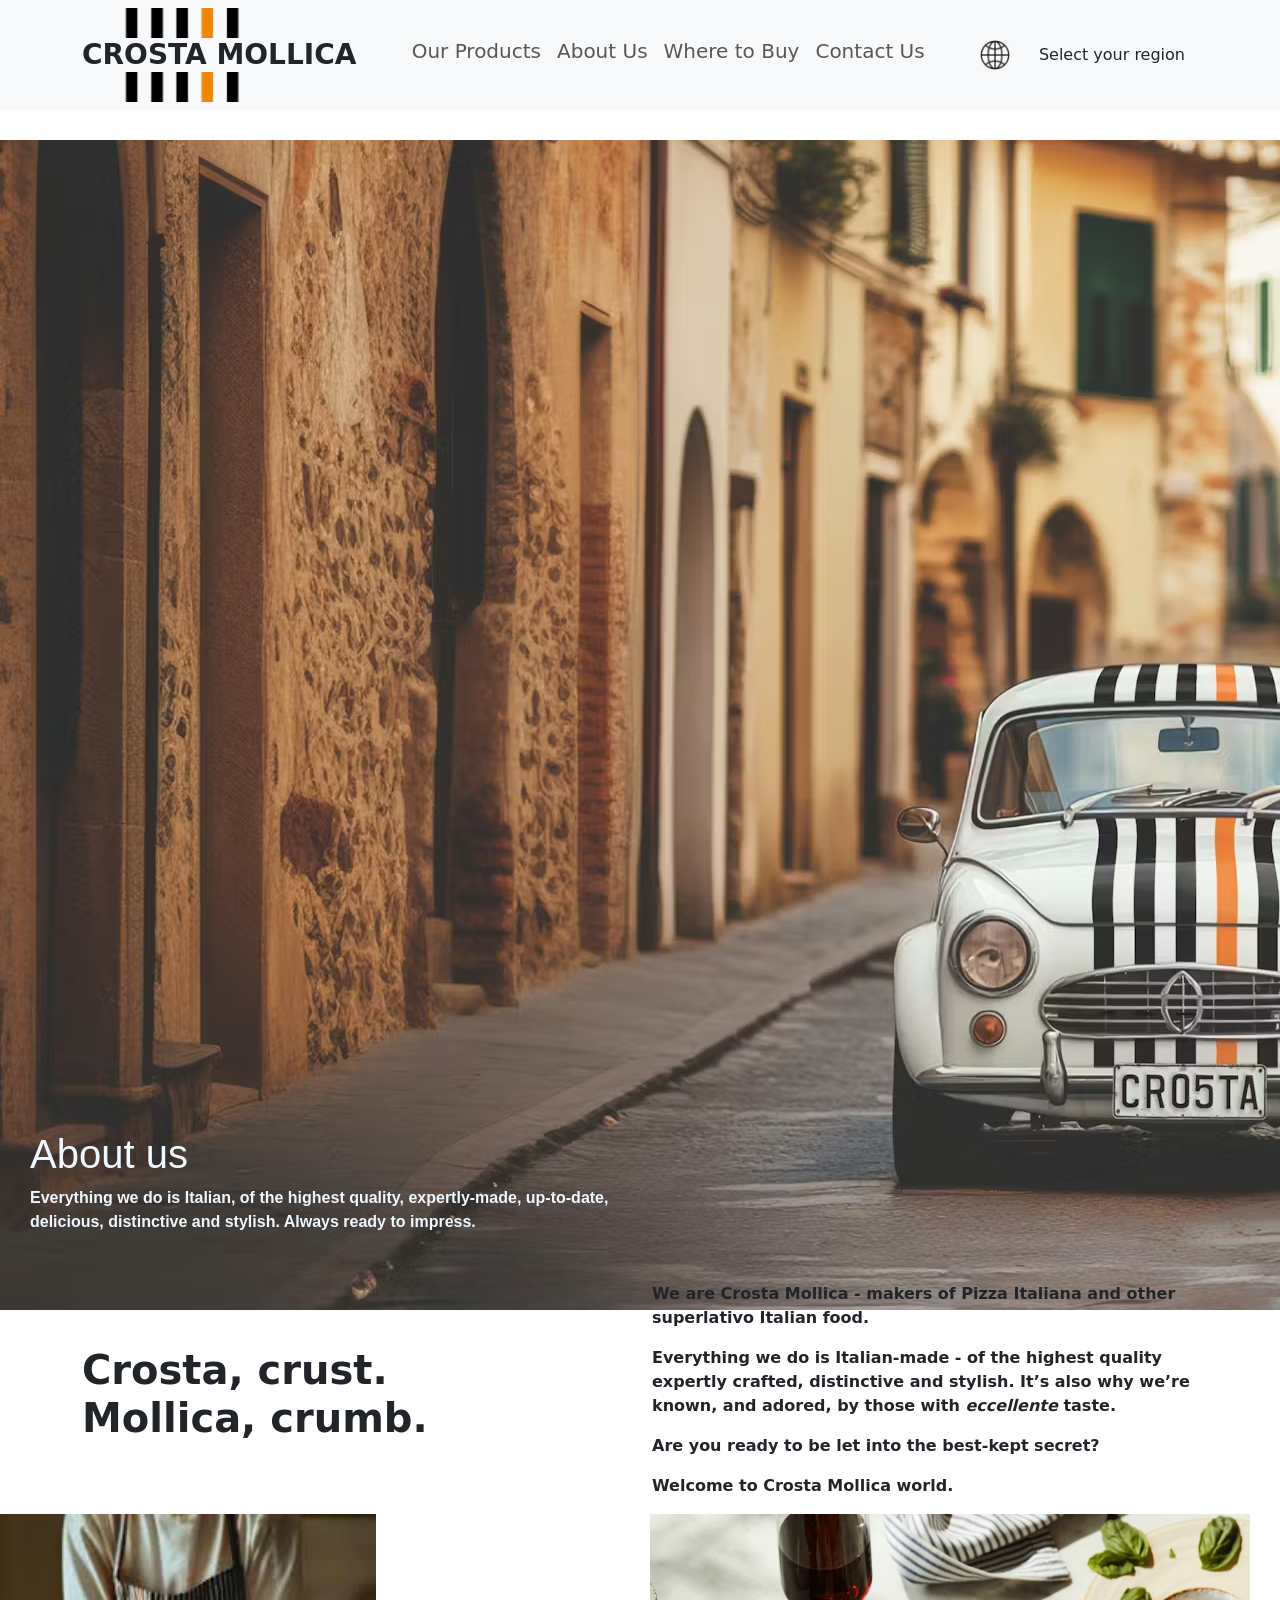
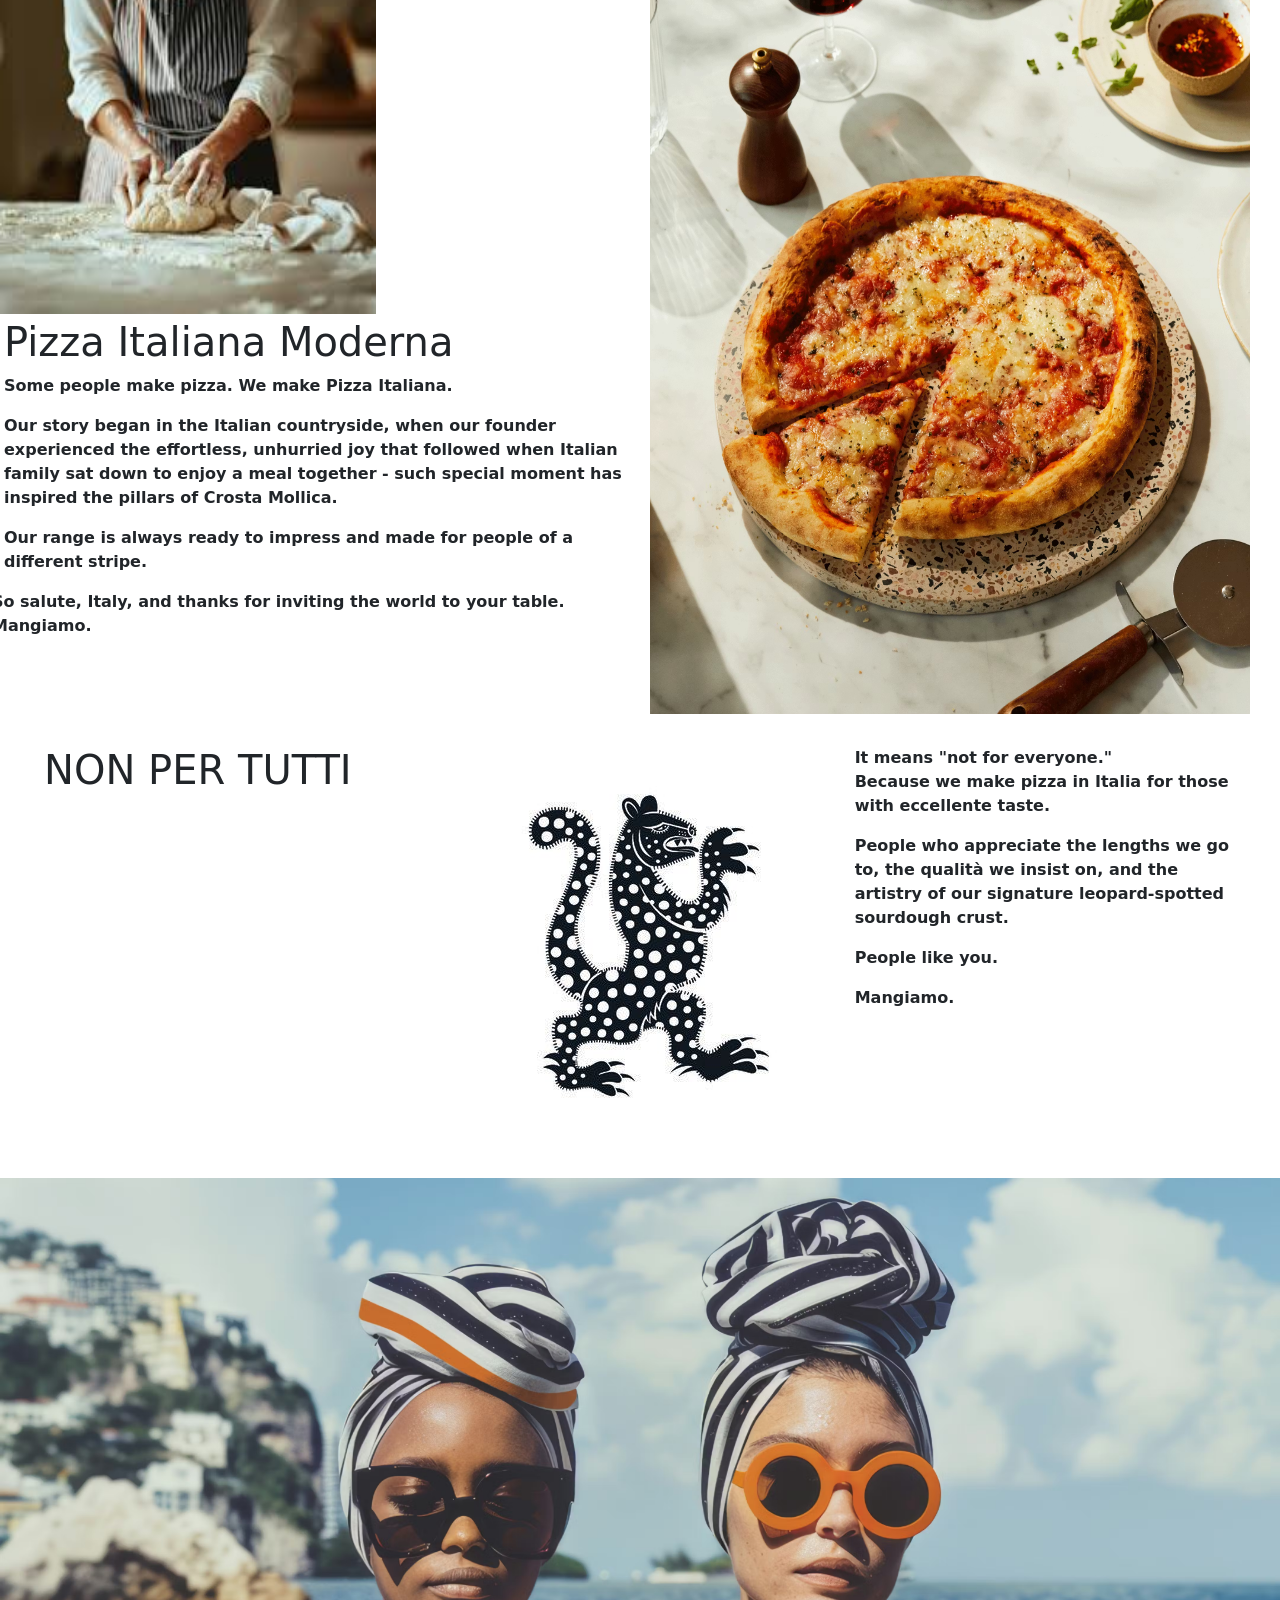
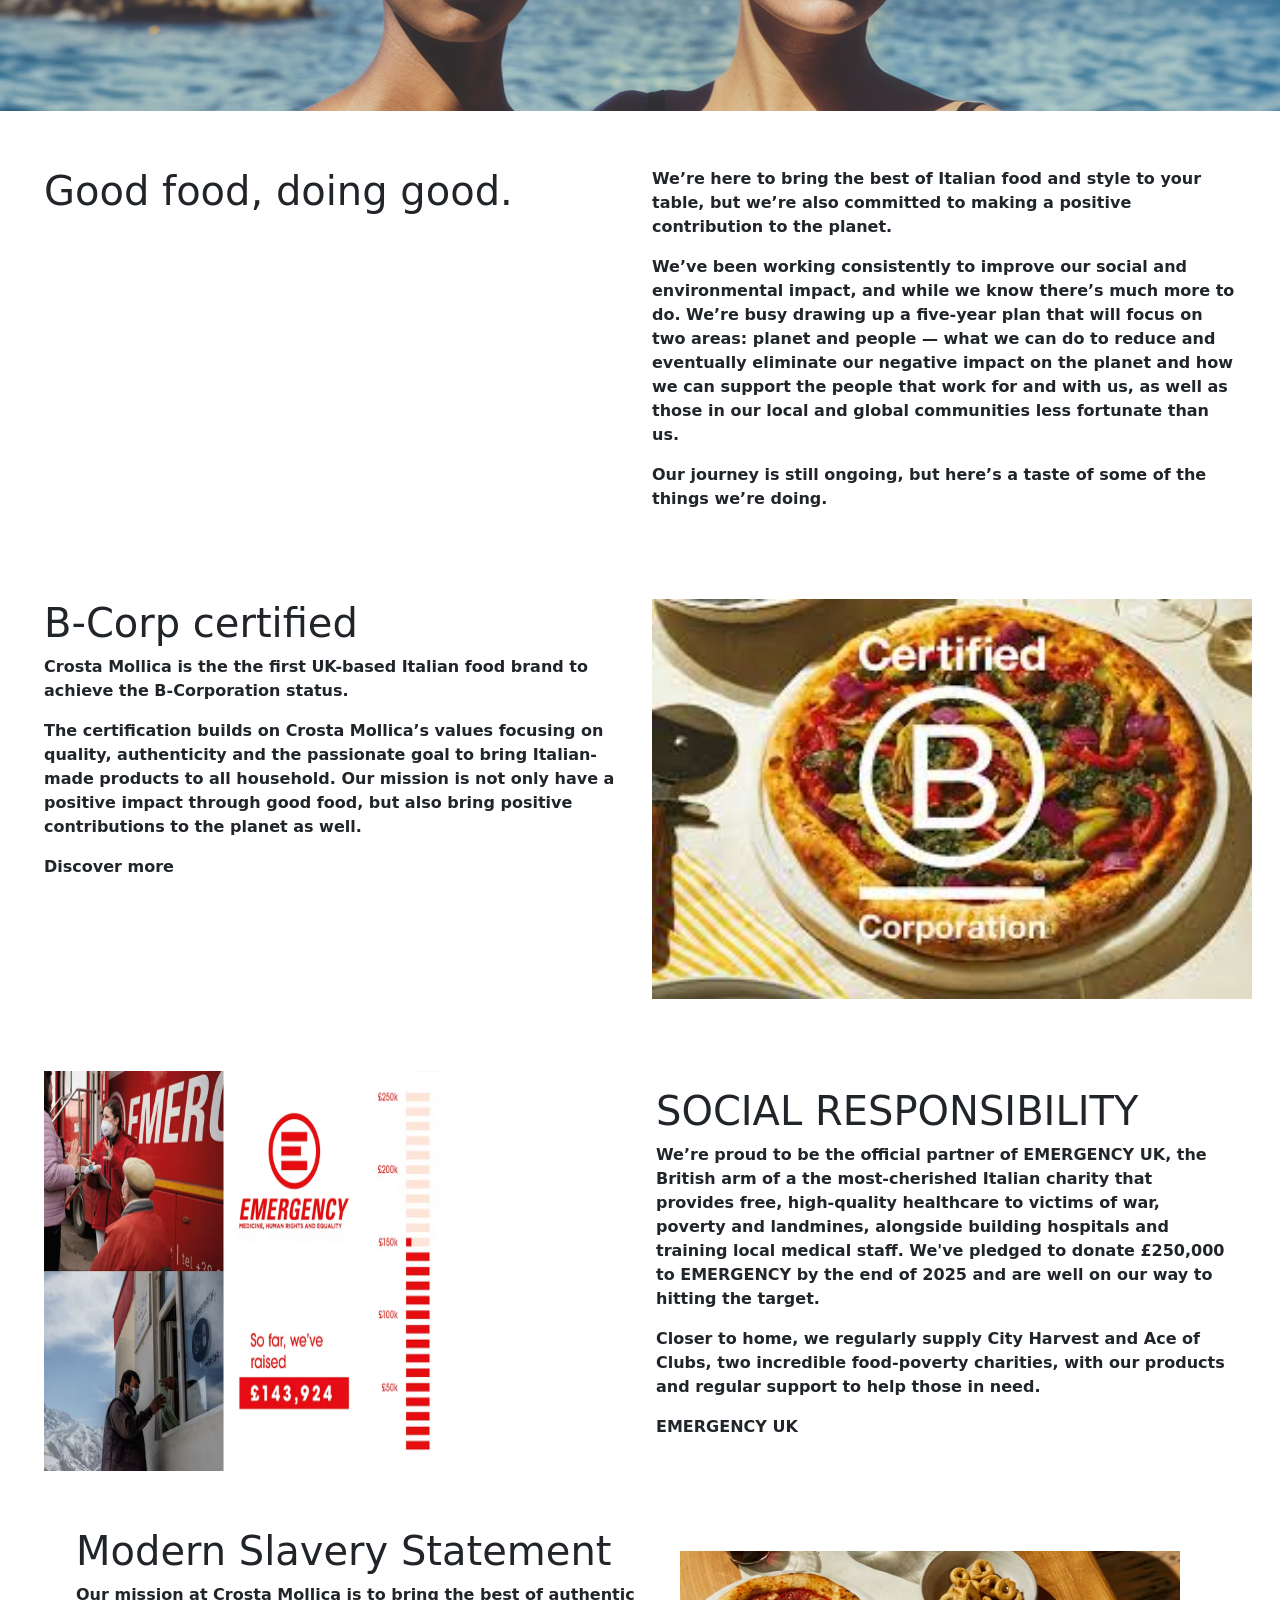
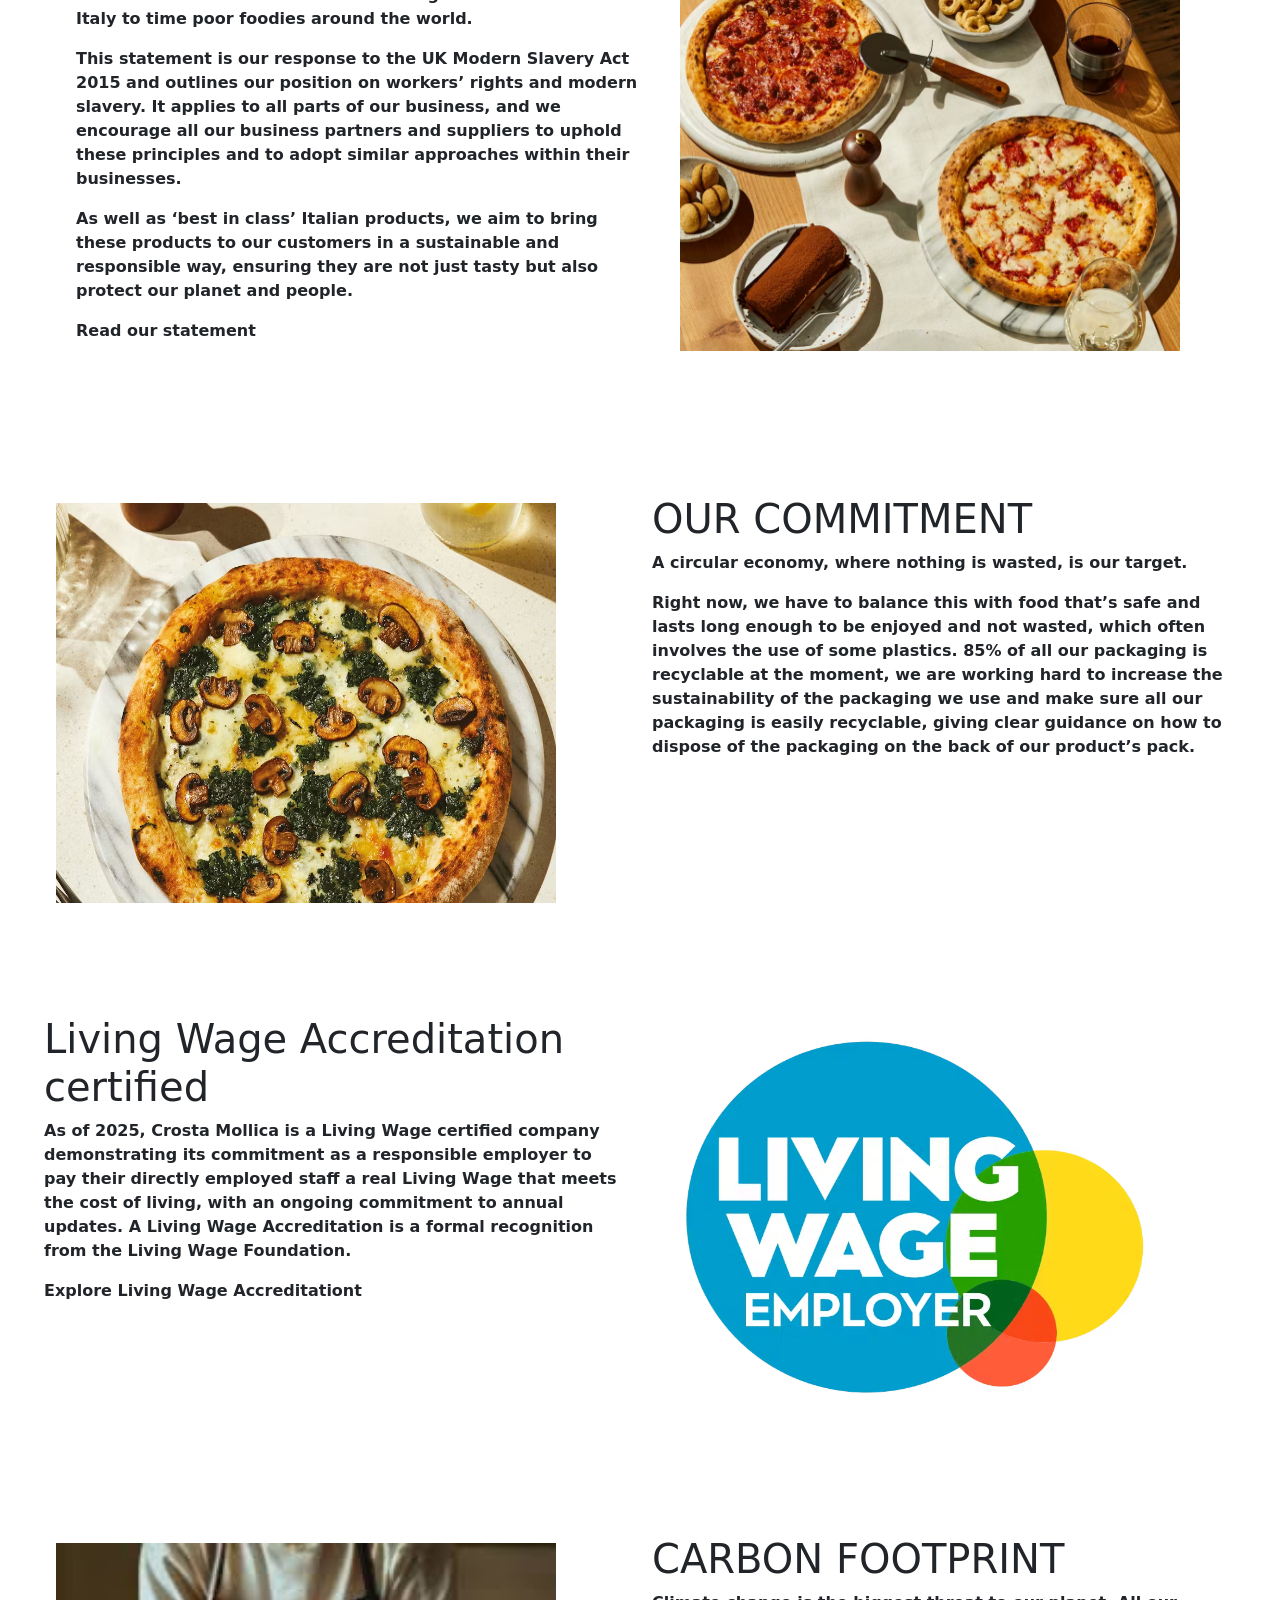
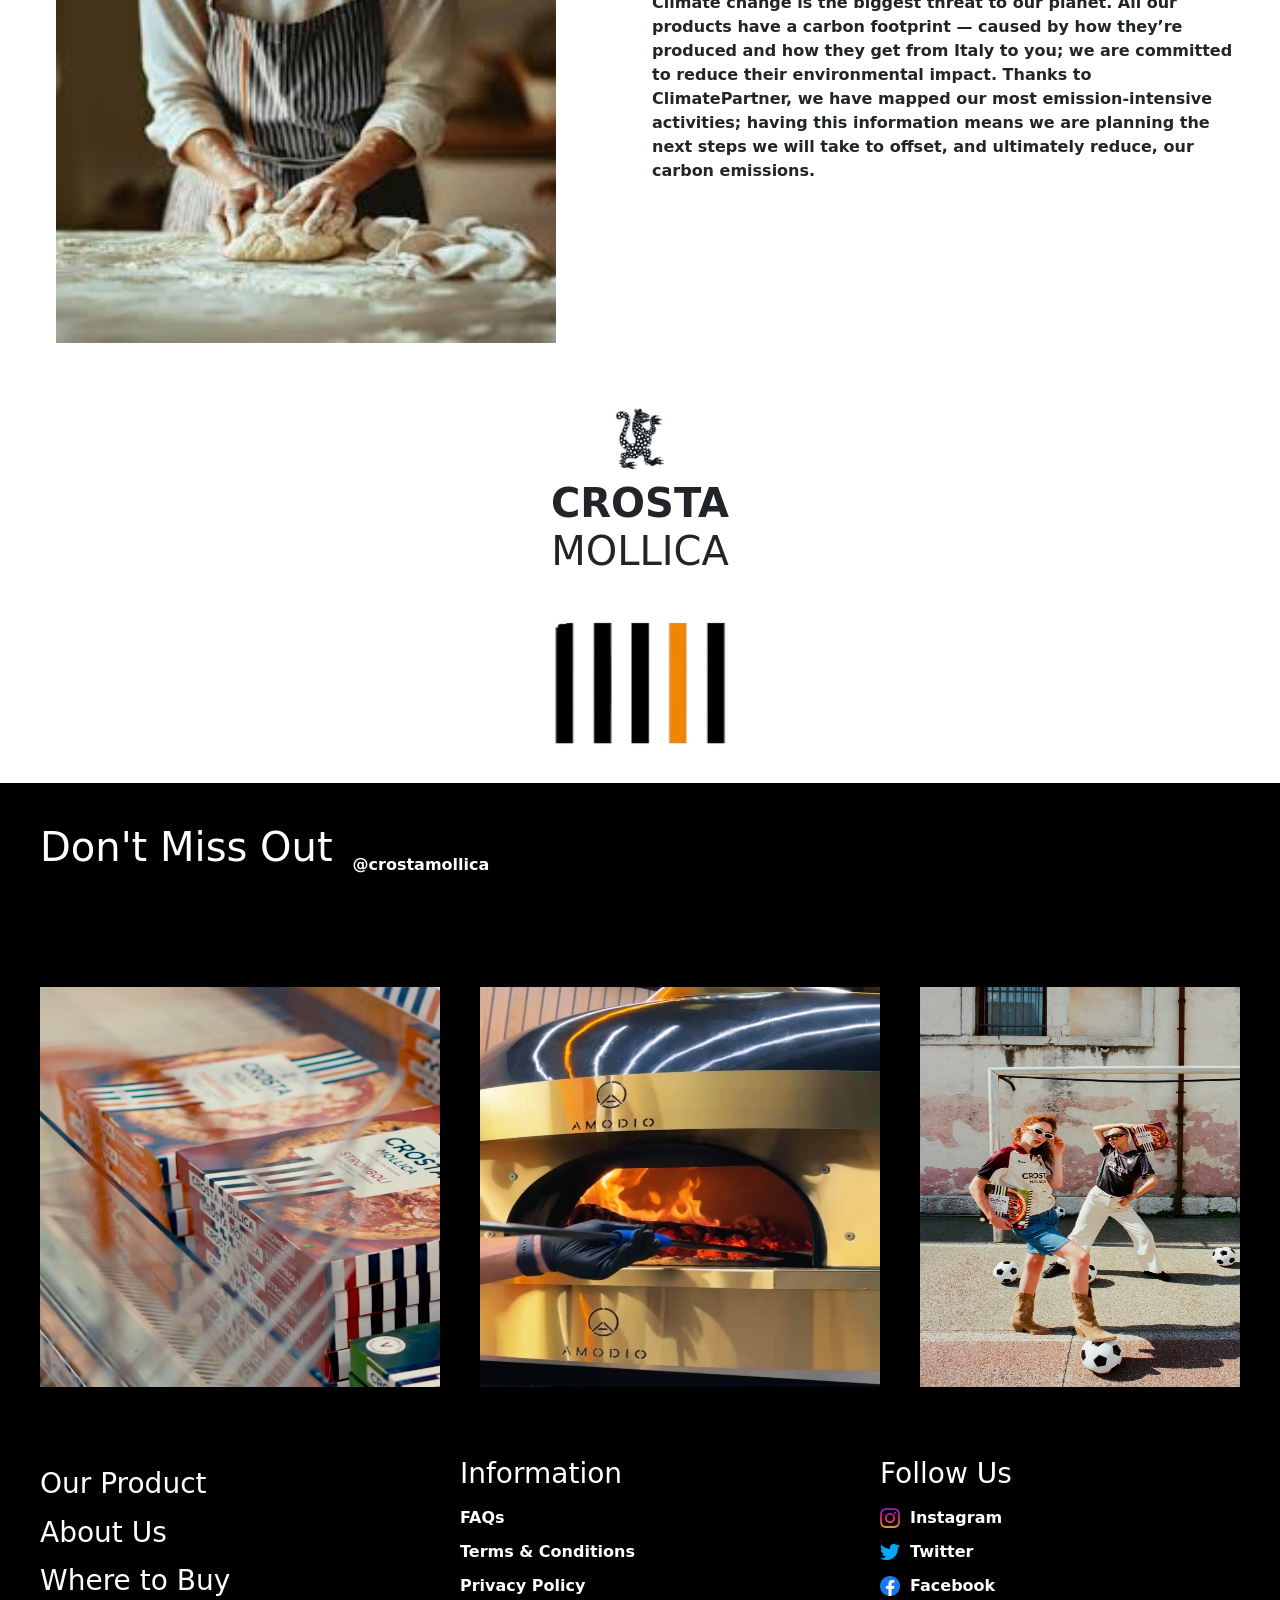
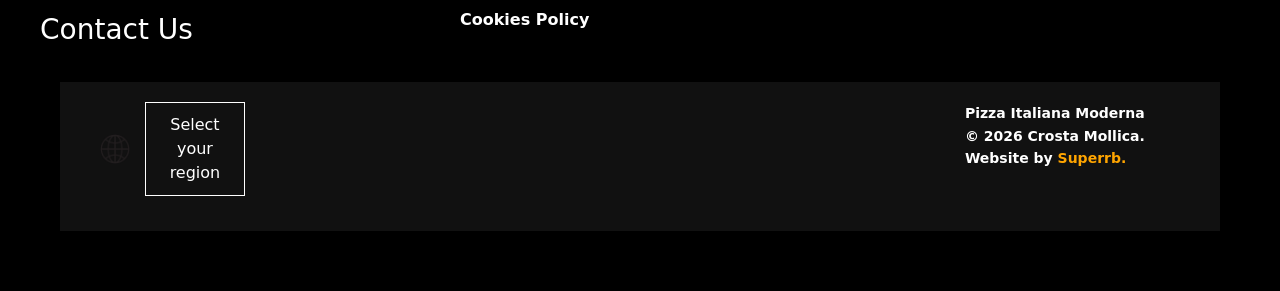
==== commit 5197cd07: "web-6" ====
--- a/index.html
+++ b/index.html
@@ -39,13 +39,13 @@
 
         <li class="nav-item">
           <h5>
-          <a class="nav-link" href="#">Our Products</a>
+          <a class="nav-link" href="product.html">Our Products</a>
           </h5>
         </li>
 
         <li class="nav-item">
           <h5>
-          <a class="nav-link" href="#">About Us</a></h5>
+          <a class="nav-link" href="index.html">About Us</a></h5>
         </li>
 
         <li class="nav-item">
@@ -125,7 +125,7 @@
   <div class="row img">
   <img src="image/image 4.jpeg" >
     </div>
-  <div class="row p-4"><h1>Pizza Italiana Moderna</h1>
+  <div class="row p-1"><h1>Pizza Italiana Moderna</h1>
     <p>
  Some people make pizza. We make Pizza Italiana.
 </p>
@@ -138,7 +138,7 @@
     So salute, Italy, and thanks for inviting the world to your table. Mangiamo.</p></div>
 </div>
 
-  <div class="col-12 col-lg-6 col-md-12"><img src="image/image 5.avif" alt="" height="800px" width="700x"></div>
+  <div class="col-12 col-lg-6 col-md-12"><img src="image/image 5.avif" alt="" height="800px" width="600x"></div>
 
 </div>
 
--- a/sytle.css
+++ b/sytle.css
@@ -1,6 +1,7 @@
 *{
     margin: 0;
     padding: 0;
+
     box-sizing: border-box;
 } 
 .logo-img{
@@ -39,9 +40,13 @@
 }
 .para{
   display: flex;
-  margin: 10px;
-  padding: 10px;
-  gap: 20px;
+  /* margin: 10px;
+  padding: 10px; */
+  gap: 10px;
+  width: 100%;
+}
+.para > div{
+  width: 50%;
 }
 
 
@@ -118,8 +123,19 @@
   overflow: scroll;
   gap: 40px;
   margin: 70px 0px 70px 0px;
-
-}
+  transition: 1s ease;
+
+
+}
+
+.image-12 .col:hover img {
+  transform: scale(1.1);
+}
+.overlay-text{
+  position: sticky;
+}
+
+
 
 
 .bbtn{
@@ -163,7 +179,7 @@
 
 
 .footer-box ul li:hover {
-  color: rgb(159, 85, 6);
+  color: rgb(187, 68, 4);
   transform: translateX(5px);
 }
 
@@ -257,3 +273,11 @@
   }
 }
 
+
+.contaniner-p .footer-bottom{
+  background-color: white;
+  color: #111;
+  margin: 40px;
+  
+
+}
